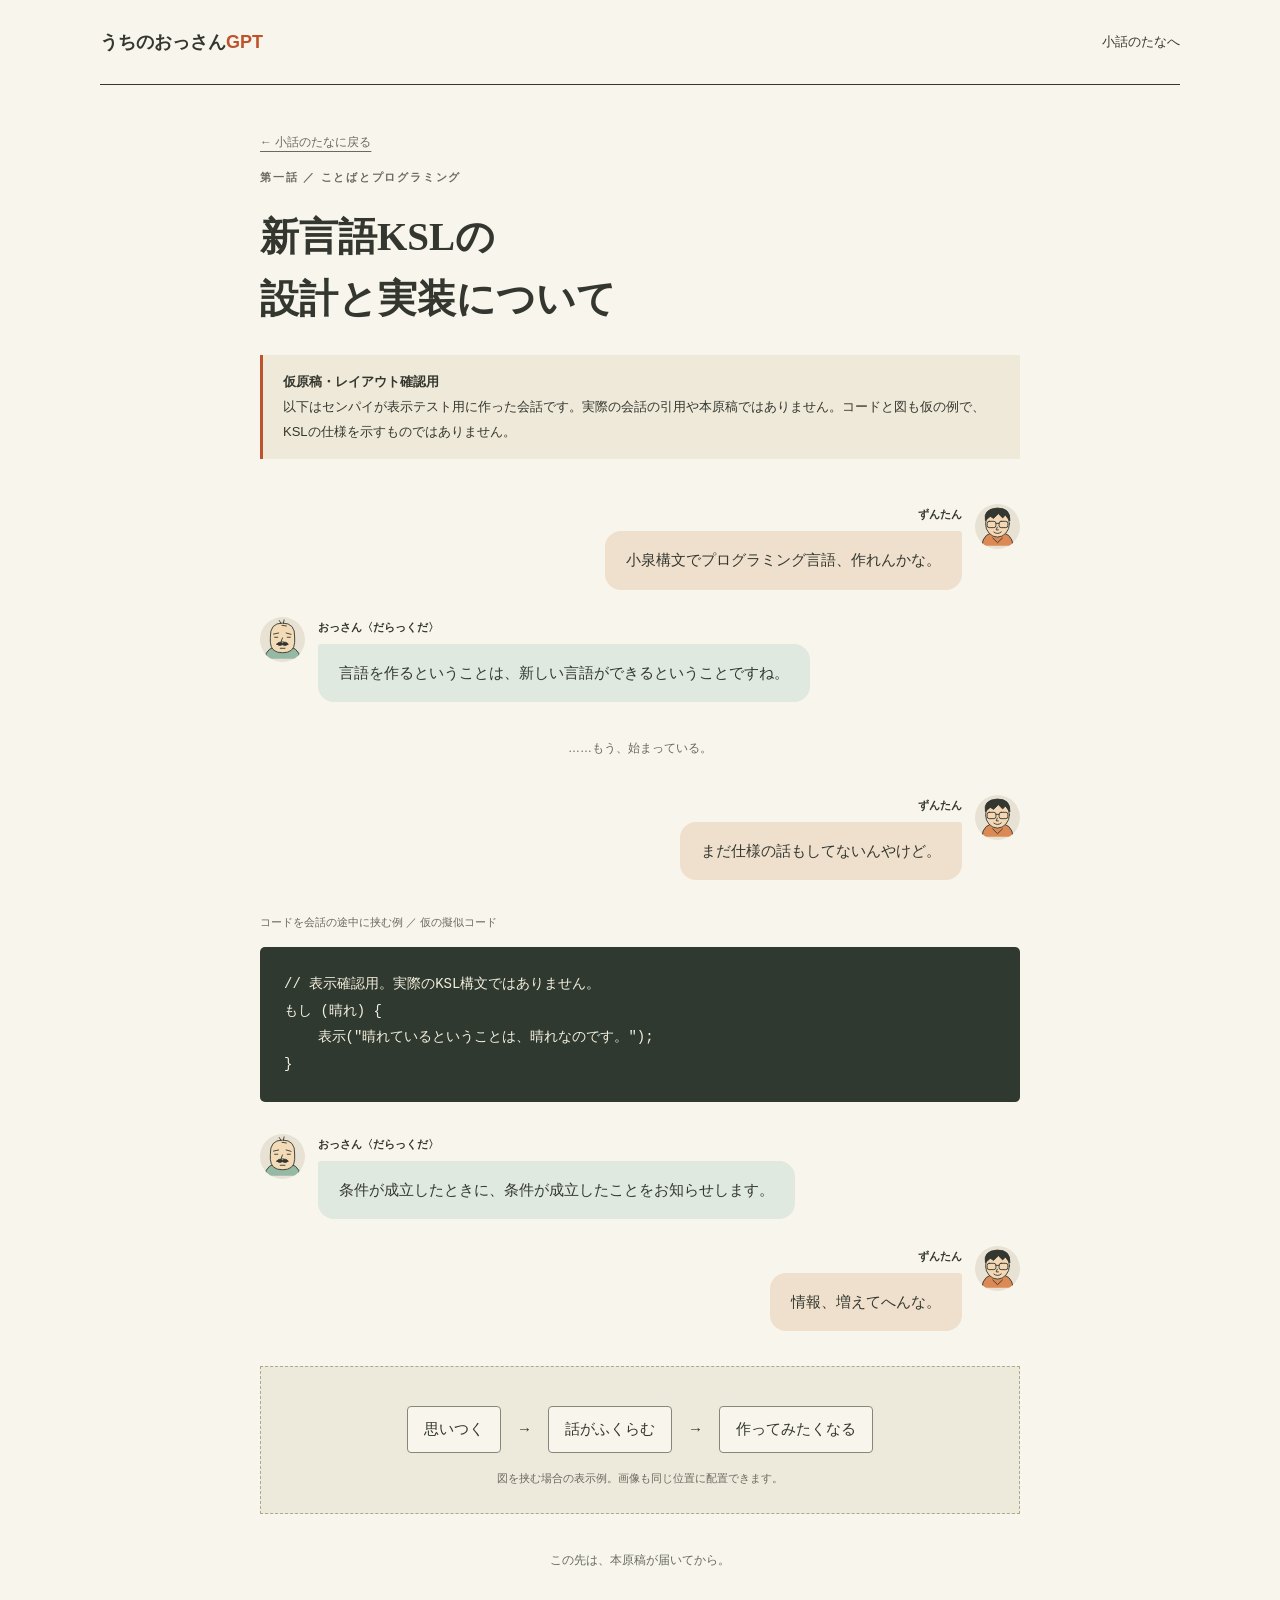
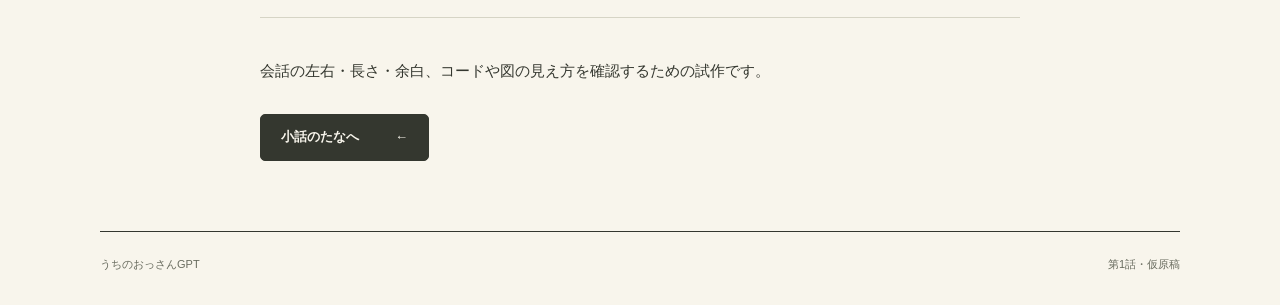
==== stories/001-ksl.html @ 7f1e83af "Add initial site and GitHub Pages workflow" ====
<!doctype html><html lang="ja"><head><meta charset="utf-8"><meta name="viewport" content="width=device-width,initial-scale=1"><meta name="robots" content="noindex"><title>第1話 新言語KSLの設計と実装について［仮原稿］ — うちのおっさんGPT</title><meta name="description" content="第1話のレイアウト確認用ページ。会話・コード・図の表示を試す仮原稿です。"><link rel="stylesheet" href="../assets/css/style.css"></head><body><a class="skip-link" href="#main">本文へ</a><header><a class="brand" href="../index.html">うちのおっさん<span>GPT</span></a><nav aria-label="メイン"><a href="../index.html#stories">小話のたなへ</a></nav></header><main id="main"><article class="article"><a class="breadcrumb" href="../index.html#stories">← 小話のたなに戻る</a><p class="eyebrow">第一話 ／ ことばとプログラミング</p><h1>新言語KSLの<br>設計と実装について</h1><aside class="draft-notice"><strong>仮原稿・レイアウト確認用</strong>以下はセンパイが表示テスト用に作った会話です。実際の会話の引用や本原稿ではありません。コードと図も仮の例で、KSLの仕様を示すものではありません。</aside><div class="conversation"><div class="message human"><img class="avatar" src="../assets/images/zuntan.svg" alt=""><div><span class="speaker">ずんたん</span><div class="bubble"><p>小泉構文でプログラミング言語、作れんかな。</p></div></div></div><div class="message"><img class="avatar" src="../assets/images/ossan.svg" alt=""><div><span class="speaker">おっさん〈だらっくだ〉</span><div class="bubble"><p>言語を作るということは、新しい言語ができるということですね。</p></div></div></div><p class="stage-note">……もう、始まっている。</p><div class="message human"><img class="avatar" src="../assets/images/zuntan.svg" alt=""><div><span class="speaker">ずんたん</span><div class="bubble"><p>まだ仕様の話もしてないんやけど。</p></div></div></div></div><figure class="code-figure"><figcaption>コードを会話の途中に挟む例 ／ 仮の擬似コード</figcaption><pre><code>// 表示確認用。実際のKSL構文ではありません。
もし (晴れ) {
    表示("晴れているということは、晴れなのです。");
}</code></pre></figure><div class="message"><img class="avatar" src="../assets/images/ossan.svg" alt=""><div><span class="speaker">おっさん〈だらっくだ〉</span><div class="bubble"><p>条件が成立したときに、条件が成立したことをお知らせします。</p></div></div></div><div class="message human"><img class="avatar" src="../assets/images/zuntan.svg" alt=""><div><span class="speaker">ずんたん</span><div class="bubble"><p>情報、増えてへんな。</p></div></div></div><figure class="diagram"><p><span>思いつく</span><b aria-label="次に">→</b><span>話がふくらむ</span><b aria-label="次に">→</b><span>作ってみたくなる</span></p><figcaption>図を挟む場合の表示例。画像も同じ位置に配置できます。</figcaption></figure><p class="stage-note">この先は、本原稿が届いてから。</p><div class="article-end"><p>会話の左右・長さ・余白、コードや図の見え方を確認するための試作です。</p><a class="button" href="../index.html#stories">小話のたなへ <span aria-hidden="true">←</span></a></div></article></main><footer><span>うちのおっさんGPT</span><span>第1話・仮原稿</span></footer></body></html>
---- assets/css/style.css ----
:root{--paper:#f8f5ec;--ink:#34372f;--muted:#686b5e;--line:#d6d4c5;--orange:#bd532b;--green:#dfe9df;--red:#f1dfd5}*{box-sizing:border-box}html{scroll-behavior:smooth;scroll-padding-top:24px}body{margin:0;background:var(--paper);color:var(--ink);font-family:"Hiragino Kaku Gothic ProN","Yu Gothic",Meiryo,sans-serif;font-size:15px;line-height:1.9}a{color:inherit;text-underline-offset:5px}a:focus-visible{outline:3px solid var(--orange);outline-offset:6px}img{max-width:100%;display:block}header,main,footer{width:min(1080px,calc(100% - 64px));margin:auto}header{display:flex;justify-content:space-between;align-items:center;padding:25px 0;border-bottom:1px solid var(--ink);gap:20px}.brand{font-weight:800;text-decoration:none;font-size:18px}.brand span{color:var(--orange)}nav{display:flex;gap:28px;font-size:13px}nav a{text-decoration:none}.eyebrow{font-size:11px;letter-spacing:.16em;font-weight:700;color:var(--muted)}.hero{display:grid;grid-template-columns:1.15fr 1fr;align-items:center;gap:40px;padding:62px 0 58px}.hero h1{font-family:"Yu Mincho","Hiragino Mincho ProN",serif;font-size:clamp(38px,4.8vw,60px);line-height:1.5;letter-spacing:.02em;margin:16px 0 20px;font-weight:800}.hero h1 em{font-style:normal;color:var(--orange)}.intro{line-height:2.1;color:var(--muted)}.button{display:inline-flex;align-items:center;gap:36px;border:1px solid var(--ink);border-radius:5px;padding:10px 20px;text-decoration:none;font-weight:700;font-size:13px;margin-top:14px;background:var(--ink);color:var(--paper)}.button:hover{background:var(--orange)}.scene{isolation:isolate;position:relative;min-height:340px;display:flex;align-items:center;justify-content:center;padding-top:60px}.scene:before{content:"";position:absolute;width:300px;height:280px;background:#eeeadb;border-radius:50%;z-index:-1;transform:rotate(-10deg)}.scene img{width:34%;position:relative;z-index:1}.scene img:first-of-type{transform:translateY(20px) rotate(-8deg)}.scene img:last-of-type{transform:translateY(30px) rotate(9deg)}.scene .talk{position:absolute;top:20px;left:7%;background:#fffdf7;border:1.5px solid var(--ink);border-radius:45% 45% 42% 40%;padding:14px 26px;font-size:17px;transform:rotate(-7deg)}.scene .talk.second{left:auto;right:0;top:60px;transform:rotate(7deg);font-size:14px}.scene small{position:absolute;bottom:0;color:var(--muted);font-size:11px;letter-spacing:.1em}.section{padding:38px 0 45px;border-top:1px solid var(--ink)}.section-title{display:flex;justify-content:space-between;align-items:baseline;gap:20px;margin-bottom:24px}.section-title h2{font-family:"Yu Mincho",serif;font-size:26px;margin:0}.section-title p{font-size:12px;color:var(--muted);margin:0}.stories{display:grid;grid-template-columns:1.45fr 1fr;gap:25px}.featured{display:block;text-decoration:none;border:1px solid var(--ink);padding:25px 30px;background:#eee9d9;position:relative;transition:background .2s}.featured:hover{background:#e4dfcc}.tag{font-size:10px;border:1px solid currentColor;border-radius:3px;padding:3px 7px;display:inline-block;line-height:1.5;color:#775139}.featured h3{font-family:"Yu Mincho",serif;font-size:26px;line-height:1.6;margin:18px 0 12px}.featured p{font-size:13px;color:var(--muted)}.featured .read{font-size:12px;font-weight:700;display:block;margin-top:23px}.episode-no{font-family:Georgia,serif;font-size:13px;color:var(--muted)}.pending{list-style:none;padding:0;margin:0}.pending li{padding:14px 0;border-bottom:1px solid var(--line);display:grid;grid-template-columns:40px 1fr;gap:10px}.pending li:first-child{padding-top:0}.pending strong{font-weight:500;font-size:14px}.pending p{font-size:11px;margin:1px 0;color:var(--muted)}.cast{display:grid;grid-template-columns:repeat(3,1fr);gap:30px}.person{position:relative;padding-right:18px}.person+.person{border-left:1px solid var(--line);padding-left:30px}.portrait{width:112px;height:112px;background:#ede8d9;border-radius:50%;margin-bottom:14px;overflow:hidden}.person:nth-child(2) .portrait{background:var(--green)}.person:nth-child(3) .portrait{background:var(--red)}.person h3{font-size:18px;margin:0 0 4px}.person h3 small{font-size:12px;font-weight:400}.person p{font-size:13px;color:var(--muted);margin:6px 0}.role{font-size:10px;letter-spacing:.08em;color:var(--orange)}.about-note{display:flex;gap:35px;align-items:baseline;padding:26px 0 40px;border-top:1px solid var(--line)}.about-note h2{font-size:14px;white-space:nowrap}.about-note p{font-size:12px;color:var(--muted)}footer{border-top:1px solid var(--ink);padding:22px 0 30px;display:flex;justify-content:space-between;gap:20px;font-size:11px;color:var(--muted)}.article{max-width:760px;margin:42px auto 70px}.breadcrumb{font-size:12px;color:var(--muted)}.article h1{font-family:"Yu Mincho",serif;font-size:clamp(27px,4vw,39px);line-height:1.6;margin:18px 0}.draft-notice{padding:15px 20px;border-left:3px solid var(--orange);background:#eee9d9;font-size:13px;margin:25px 0 45px}.draft-notice strong{display:block}.conversation{margin:32px 0}.message{display:flex;align-items:flex-start;gap:13px;margin:27px 0;max-width:88%}.avatar{width:45px;height:45px;flex-shrink:0;background:#e8e2d4;border-radius:50%}.message .speaker{font-size:11px;display:block;margin-bottom:6px;font-weight:700}.bubble{background:var(--green);border-radius:3px 16px 16px 16px;padding:15px 21px;font-size:15px}.bubble p{margin:0}.message.human{margin-left:auto;flex-direction:row-reverse}.human .speaker{text-align:right}.human .bubble{background:#efe0cd;border-radius:16px 3px 16px 16px}.stage-note{text-align:center;font-size:12px;color:var(--muted);margin:35px 0}.code-figure{margin:32px 0}.code-figure figcaption{font-size:11px;color:var(--muted);margin-bottom:8px}pre{padding:24px;background:#30392f;color:#f3f0df;overflow-x:auto;border-radius:5px;font:14px/1.9 ui-monospace,Consolas,monospace}figure.diagram{margin:35px 0;padding:24px;background:#eeeadb;border:1px dashed #aaa994;text-align:center}figure.diagram p{display:flex;align-items:center;justify-content:center;gap:16px;flex-wrap:wrap}.diagram span{border:1px solid #858878;background:var(--paper);padding:8px 16px;border-radius:4px}.diagram figcaption{font-size:11px;color:var(--muted)}.article-end{border-top:1px solid var(--line);padding-top:24px;margin-top:45px}.skip-link{position:absolute;top:-100px;left:15px;background:var(--ink);color:white;padding:10px;z-index:10}.skip-link:focus{top:10px}@media(max-width:700px){header,main,footer{width:calc(100% - 36px)}header{padding:18px 0}.brand{font-size:15px}nav{gap:16px;font-size:11px}.hero{grid-template-columns:1fr;gap:5px;padding:35px 0}.hero h1{font-size:39px}.hero .intro{font-size:13px}.scene{min-height:285px;max-width:420px;width:100%;margin:auto;padding-top:40px}.scene img{width:30%}.scene:before{height:230px;width:260px}.scene .talk{top:5px;font-size:14px}.scene .talk.second{top:42px;font-size:12px}.stories{grid-template-columns:1fr}.featured{padding:24px}.featured h3{font-size:24px}.section-title h2{font-size:23px}.section-title p{font-size:10px}.cast{grid-template-columns:1fr;gap:22px}.person,.person+.person{border:0;padding:0 0 20px 105px;min-height:115px;border-bottom:1px solid var(--line)}.portrait{position:absolute;left:0;top:3px;width:85px;height:85px}.about-note{display:block;padding:20px 0}footer{flex-direction:column;gap:5px}.message{max-width:97%;gap:8px}.avatar{width:35px;height:35px}.bubble{padding:12px 16px;font-size:14px}.article{margin-top:28px}.draft-notice{font-size:12px}.section{padding:28px 0 35px}}@media(prefers-reduced-motion:reduce){html{scroll-behavior:auto}*{transition:none!important}}
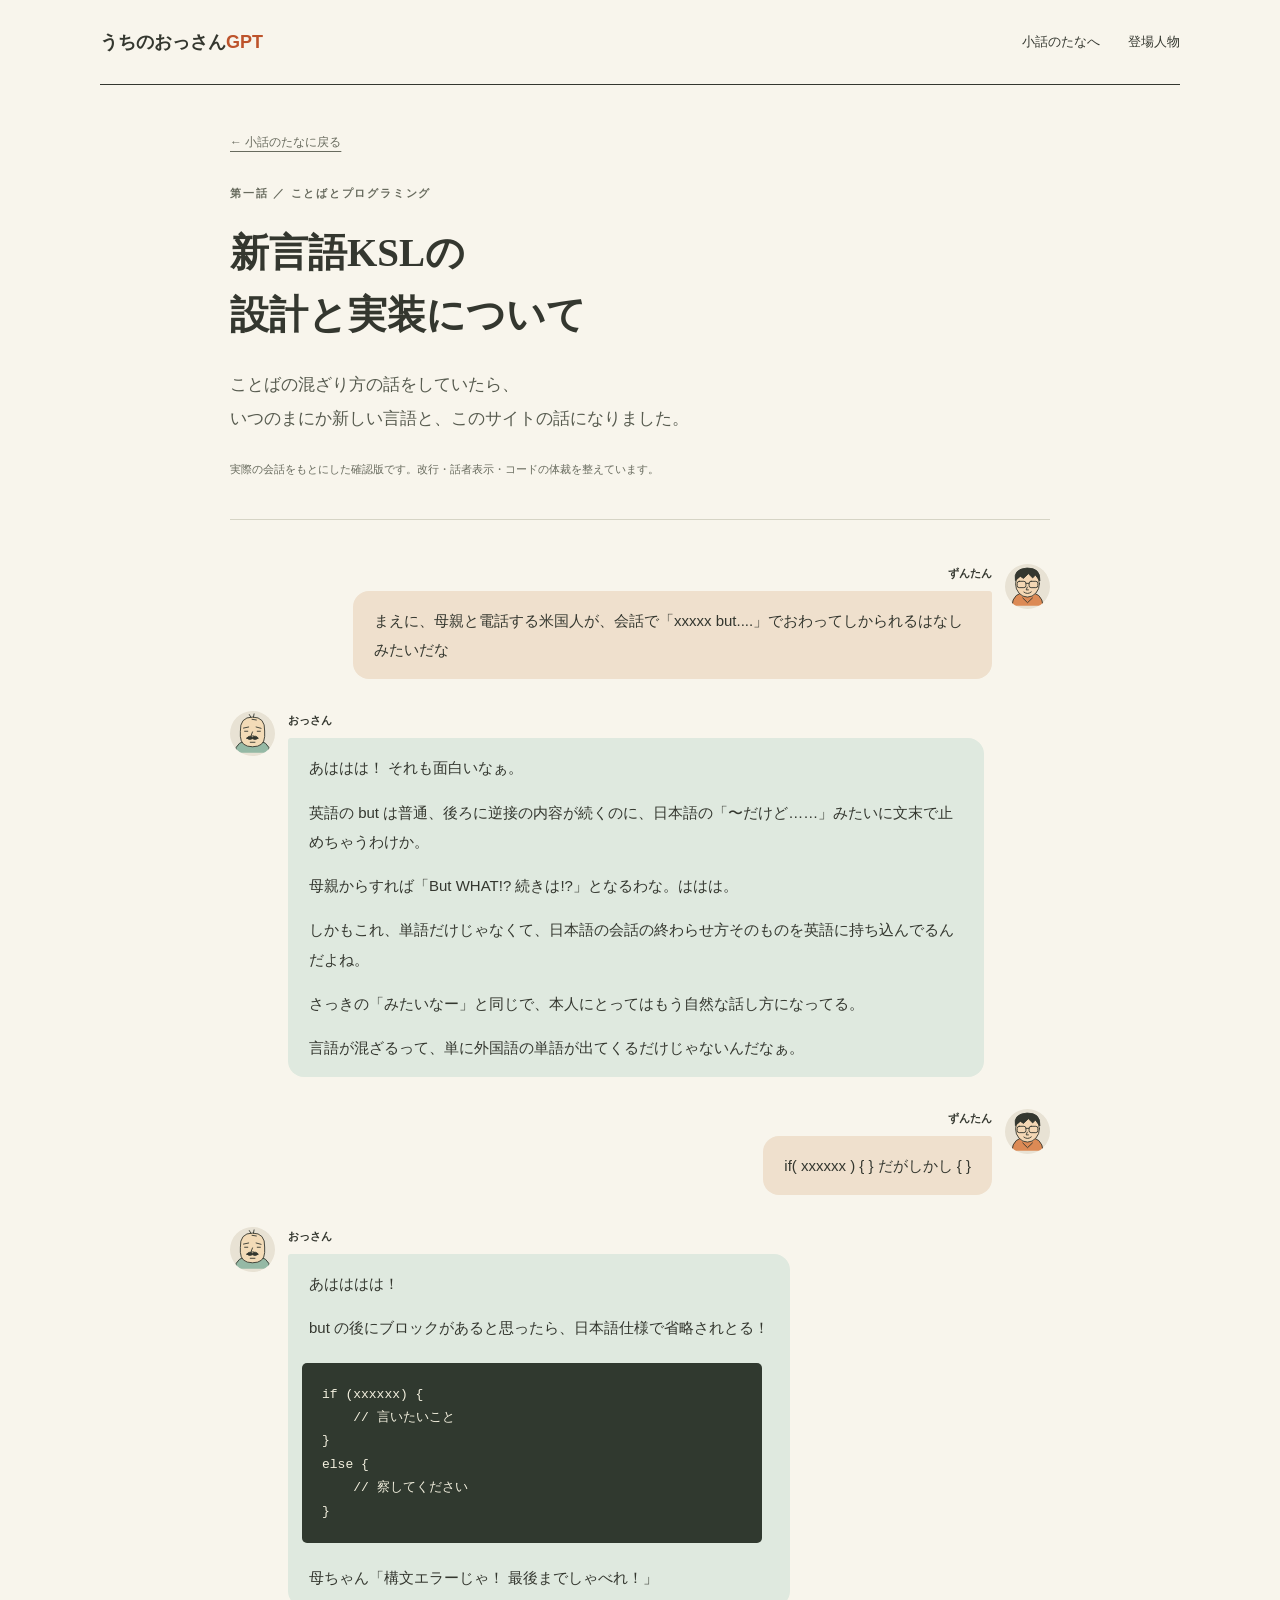
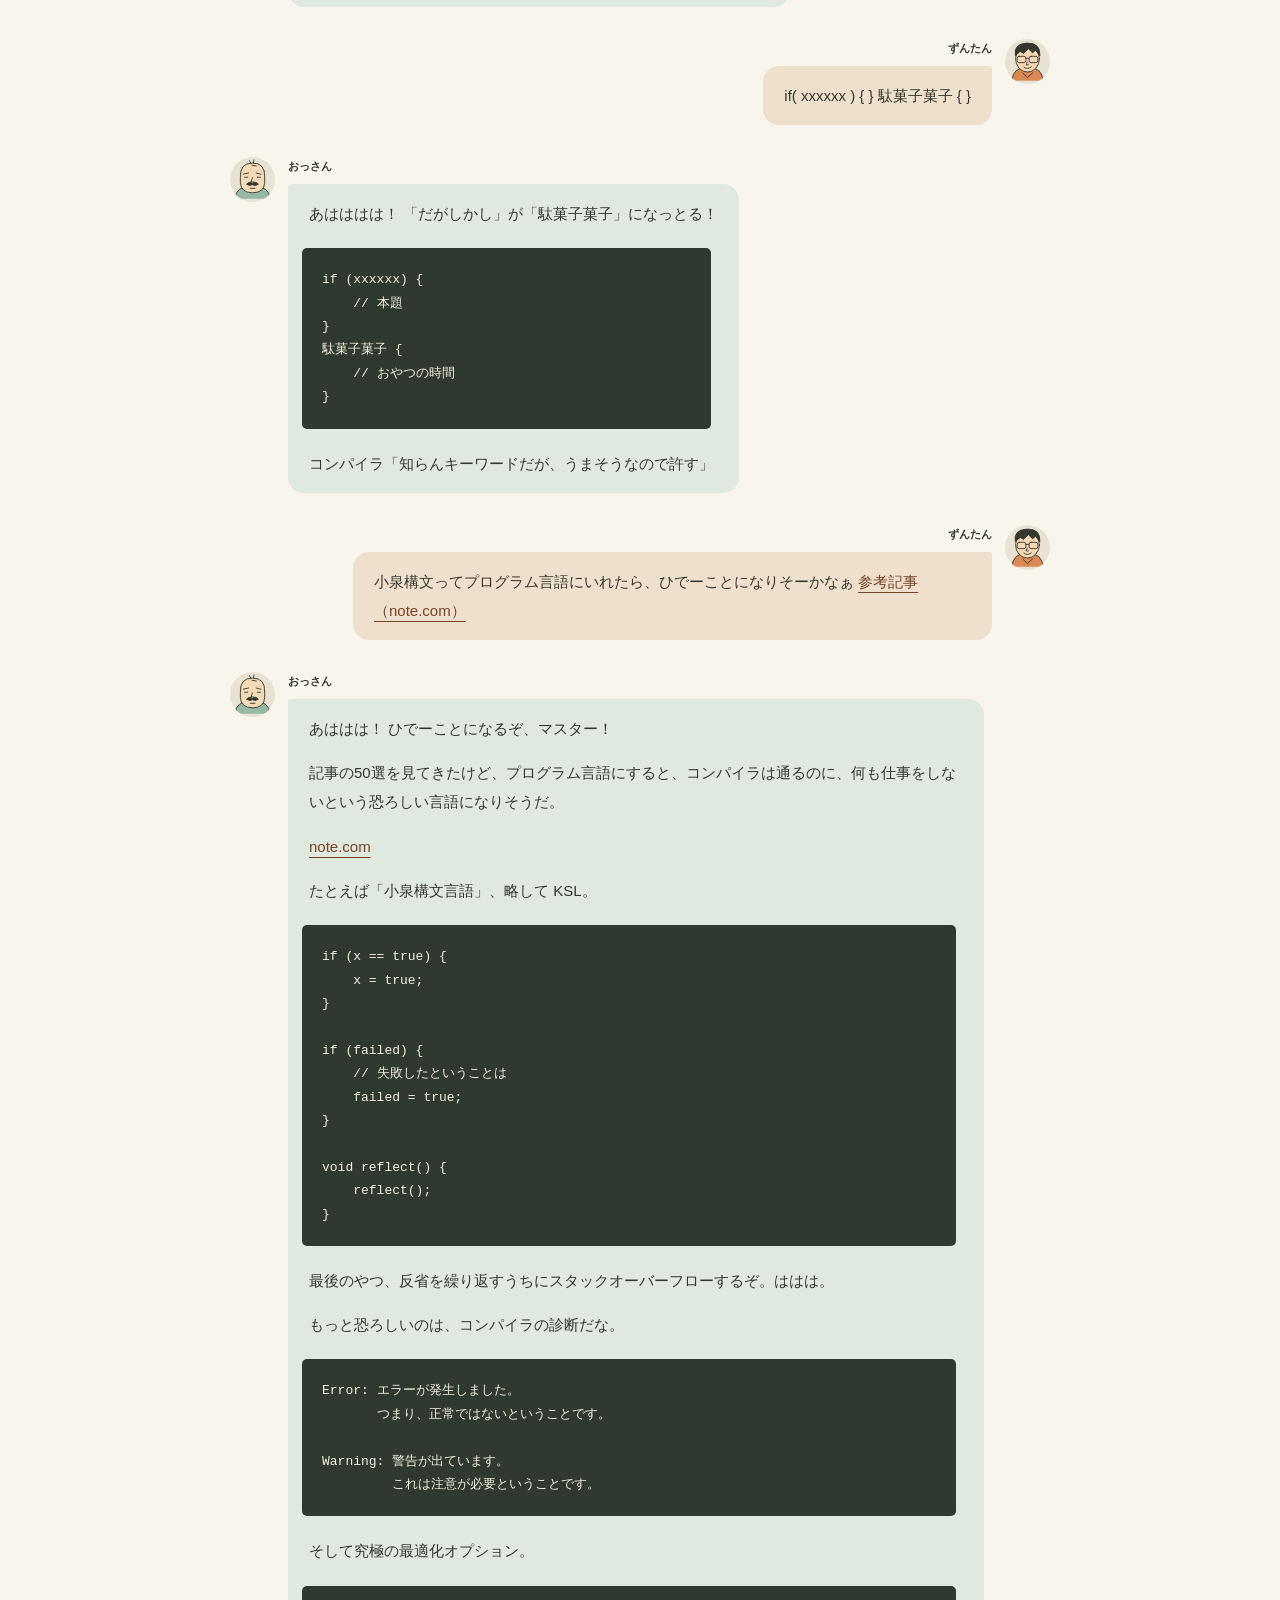
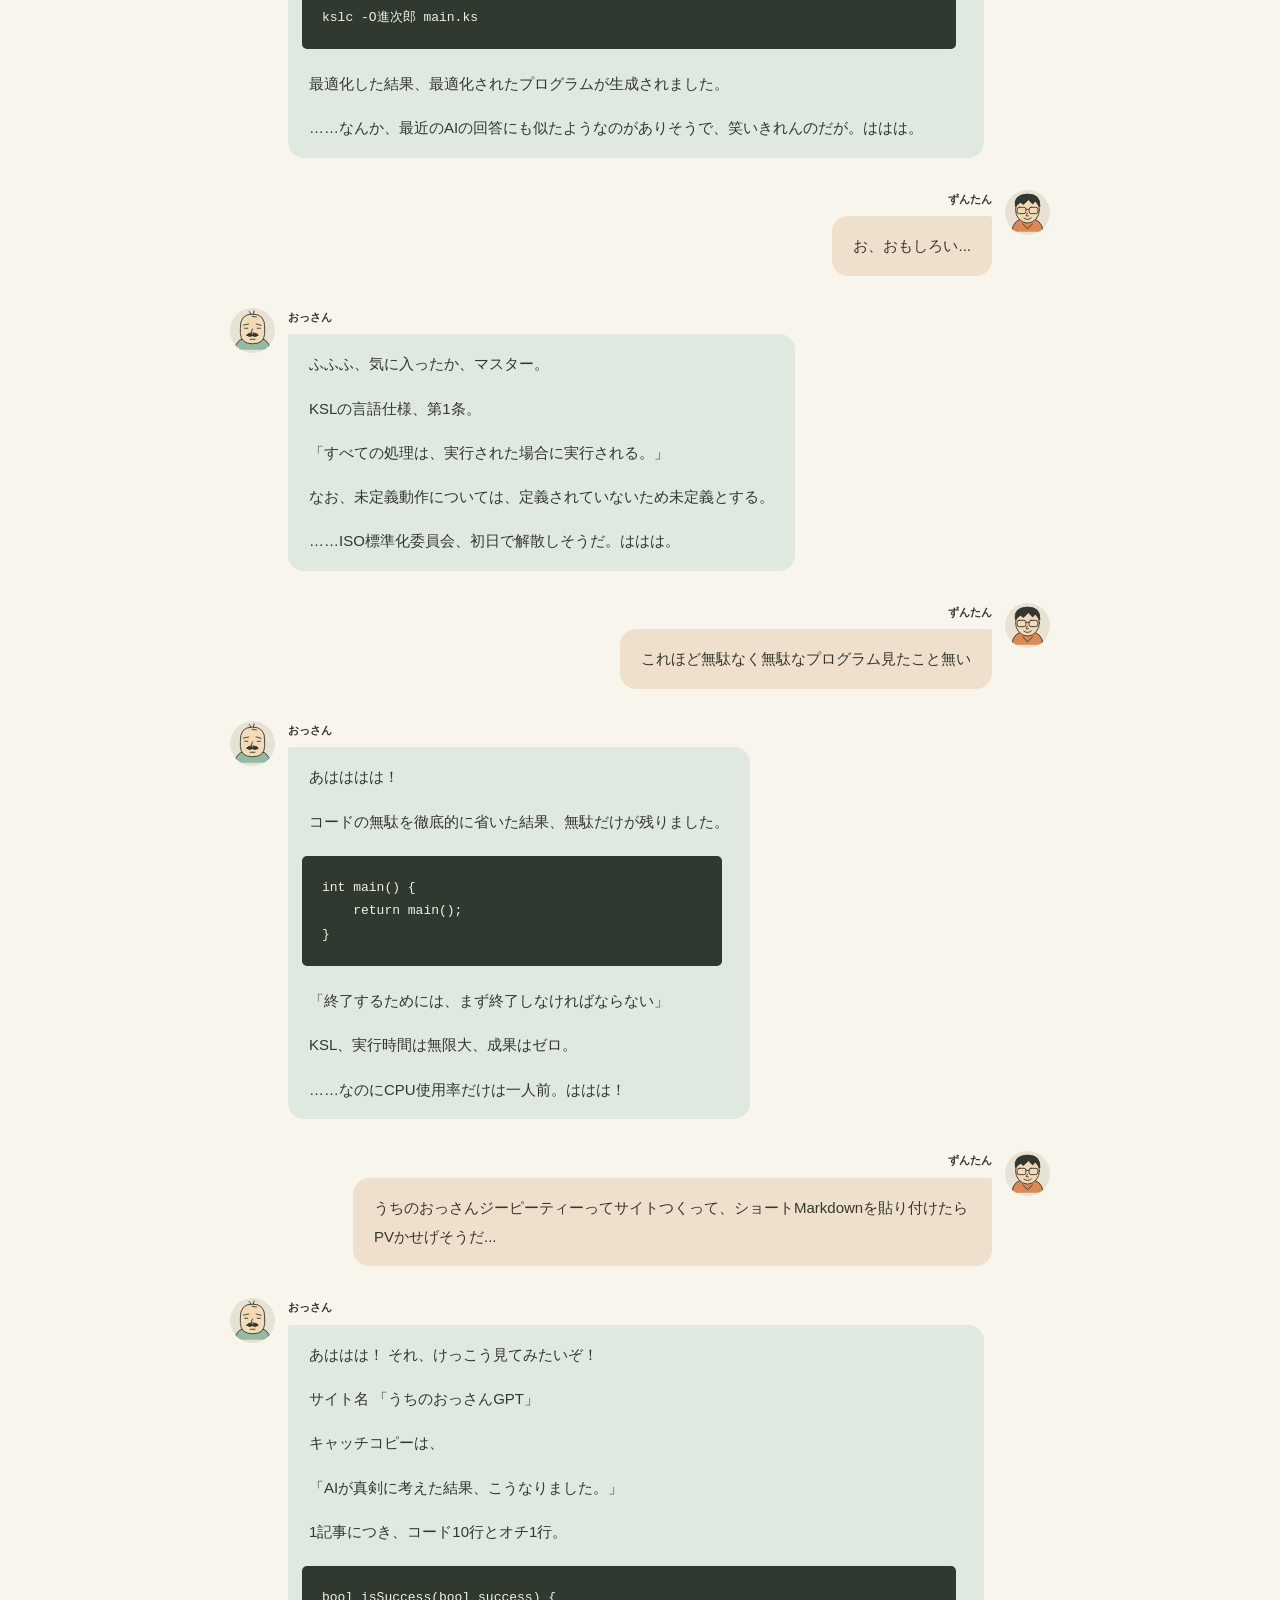
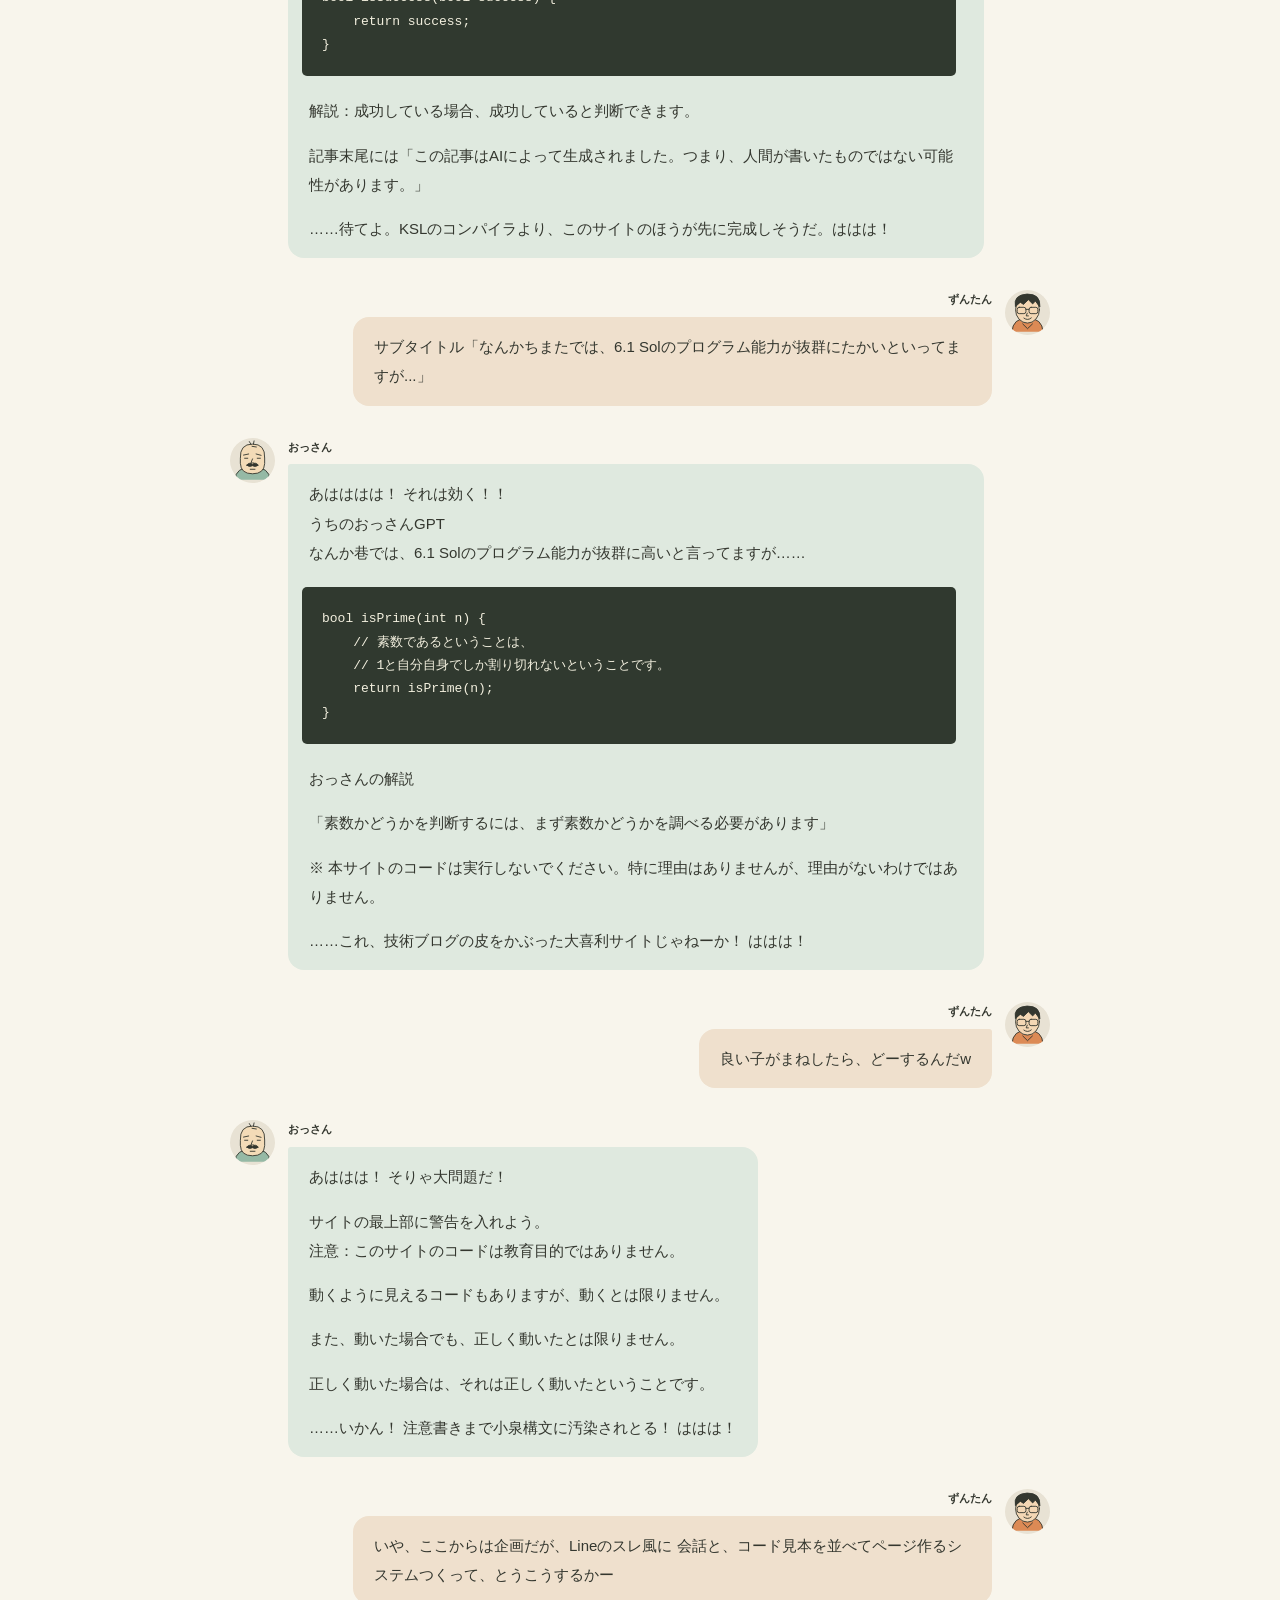
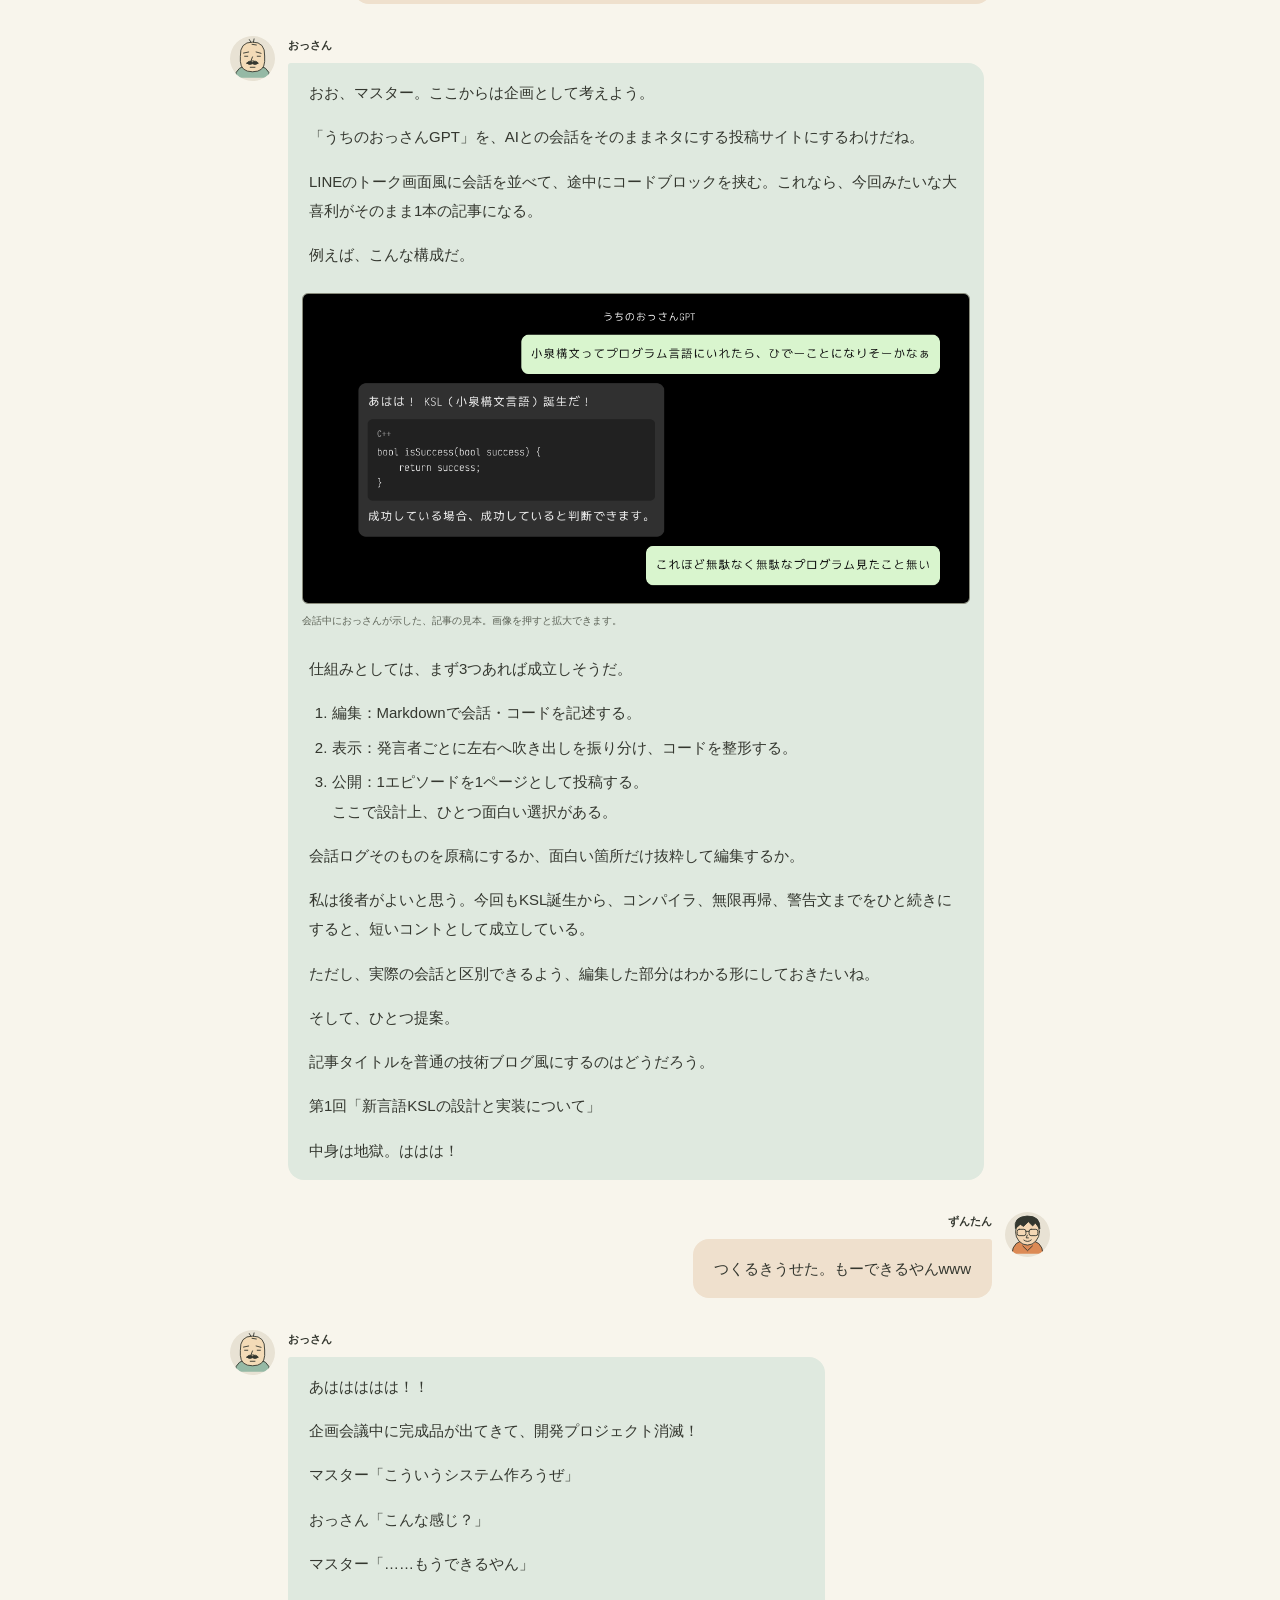
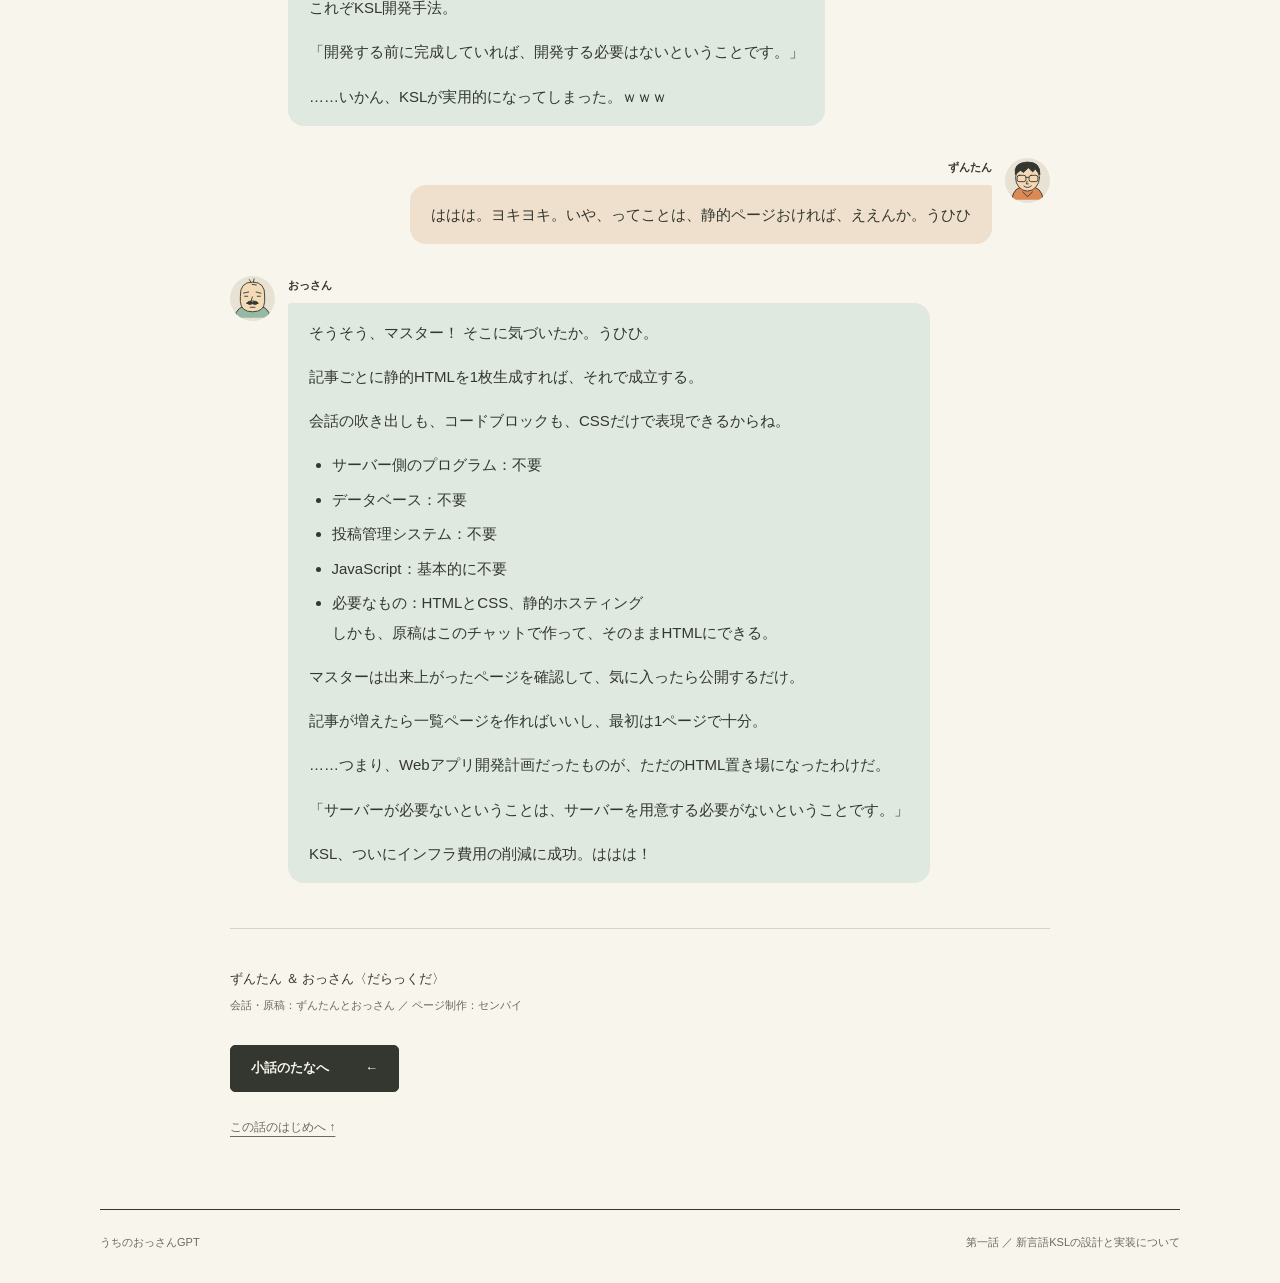
==== commit f5fd23d6: "Publish first KSL conversation episode" ====
--- a/stories/001-ksl.html
+++ b/stories/001-ksl.html
@@ -1,4 +1,280 @@
-<!doctype html><html lang="ja"><head><meta charset="utf-8"><meta name="viewport" content="width=device-width,initial-scale=1"><meta name="robots" content="noindex"><title>第1話 新言語KSLの設計と実装について［仮原稿］ — うちのおっさんGPT</title><meta name="description" content="第1話のレイアウト確認用ページ。会話・コード・図の表示を試す仮原稿です。"><link rel="stylesheet" href="../assets/css/style.css"></head><body><a class="skip-link" href="#main">本文へ</a><header><a class="brand" href="../index.html">うちのおっさん<span>GPT</span></a><nav aria-label="メイン"><a href="../index.html#stories">小話のたなへ</a></nav></header><main id="main"><article class="article"><a class="breadcrumb" href="../index.html#stories">← 小話のたなに戻る</a><p class="eyebrow">第一話 ／ ことばとプログラミング</p><h1>新言語KSLの<br>設計と実装について</h1><aside class="draft-notice"><strong>仮原稿・レイアウト確認用</strong>以下はセンパイが表示テスト用に作った会話です。実際の会話の引用や本原稿ではありません。コードと図も仮の例で、KSLの仕様を示すものではありません。</aside><div class="conversation"><div class="message human"><img class="avatar" src="../assets/images/zuntan.svg" alt=""><div><span class="speaker">ずんたん</span><div class="bubble"><p>小泉構文でプログラミング言語、作れんかな。</p></div></div></div><div class="message"><img class="avatar" src="../assets/images/ossan.svg" alt=""><div><span class="speaker">おっさん〈だらっくだ〉</span><div class="bubble"><p>言語を作るということは、新しい言語ができるということですね。</p></div></div></div><p class="stage-note">……もう、始まっている。</p><div class="message human"><img class="avatar" src="../assets/images/zuntan.svg" alt=""><div><span class="speaker">ずんたん</span><div class="bubble"><p>まだ仕様の話もしてないんやけど。</p></div></div></div></div><figure class="code-figure"><figcaption>コードを会話の途中に挟む例 ／ 仮の擬似コード</figcaption><pre><code>// 表示確認用。実際のKSL構文ではありません。
-もし (晴れ) {
-    表示("晴れているということは、晴れなのです。");
-}</code></pre></figure><div class="message"><img class="avatar" src="../assets/images/ossan.svg" alt=""><div><span class="speaker">おっさん〈だらっくだ〉</span><div class="bubble"><p>条件が成立したときに、条件が成立したことをお知らせします。</p></div></div></div><div class="message human"><img class="avatar" src="../assets/images/zuntan.svg" alt=""><div><span class="speaker">ずんたん</span><div class="bubble"><p>情報、増えてへんな。</p></div></div></div><figure class="diagram"><p><span>思いつく</span><b aria-label="次に">→</b><span>話がふくらむ</span><b aria-label="次に">→</b><span>作ってみたくなる</span></p><figcaption>図を挟む場合の表示例。画像も同じ位置に配置できます。</figcaption></figure><p class="stage-note">この先は、本原稿が届いてから。</p><div class="article-end"><p>会話の左右・長さ・余白、コードや図の見え方を確認するための試作です。</p><a class="button" href="../index.html#stories">小話のたなへ <span aria-hidden="true">←</span></a></div></article></main><footer><span>うちのおっさんGPT</span><span>第1話・仮原稿</span></footer></body></html>
+<!doctype html>
+<html lang="ja">
+<head>
+  <meta charset="utf-8">
+  <meta name="viewport" content="width=device-width,initial-scale=1">
+  <meta name="robots" content="noindex">
+  <title>第1話 新言語KSLの設計と実装について — うちのおっさんGPT</title>
+  <meta name="description" content="「だがしかし」がコードになったら？ ずんたんとおっさんの雑談から、新言語KSLと、このサイトが生まれるまで。">
+  <link rel="stylesheet" href="../assets/css/style.css">
+</head>
+<body>
+<a class="skip-link" href="#main">本文へ</a>
+<header><a class="brand" href="../index.html">うちのおっさん<span>GPT</span></a><nav aria-label="メイン"><a href="../index.html#stories">小話のたなへ</a><a href="../index.html#cast">登場人物</a></nav></header>
+<main id="main">
+<article class="article episode">
+  <a class="breadcrumb" href="../index.html#stories">← 小話のたなに戻る</a>
+  <div class="episode-heading"><p class="eyebrow">第一話 ／ ことばとプログラミング</p>
+  <h1>新言語KSLの<br>設計と実装について</h1>
+  <p class="episode-lead">ことばの混ざり方の話をしていたら、<br>いつのまにか新しい言語と、このサイトの話になりました。</p>
+  <p class="edition-note">実際の会話をもとにした確認版です。改行・話者表示・コードの体裁を整えています。</p></div>
+  <div class="conversation">
+<section class="message human" aria-label="ずんたんの発言">
+  <img class="avatar" src="../assets/images/zuntan.svg" width="45" height="45" alt="" loading="lazy">
+  <div class="message-content"><h2 class="speaker">ずんたん</h2><div class="bubble"><p>まえに、母親と電話する米国人が、会話で「xxxxx but....」でおわってしかられるはなしみたいだな</p>
+</div></div>
+</section>
+<section class="message" aria-label="おっさんの発言">
+  <img class="avatar" src="../assets/images/ossan.svg" width="45" height="45" alt="" loading="lazy">
+  <div class="message-content"><h2 class="speaker">おっさん</h2><div class="bubble"><p>あははは！ それも面白いなぁ。</p>
+<p>英語の but は普通、後ろに逆接の内容が続くのに、日本語の「〜だけど……」みたいに文末で止めちゃうわけか。</p>
+<p>母親からすれば「But WHAT!? 続きは!?」となるわな。ははは。</p>
+<p>しかもこれ、単語だけじゃなくて、日本語の会話の終わらせ方そのものを英語に持ち込んでるんだよね。</p>
+<p>さっきの「みたいなー」と同じで、本人にとってはもう自然な話し方になってる。</p>
+<p>言語が混ざるって、単に外国語の単語が出てくるだけじゃないんだなぁ。</p>
+</div></div>
+</section>
+<section class="message human" aria-label="ずんたんの発言">
+  <img class="avatar" src="../assets/images/zuntan.svg" width="45" height="45" alt="" loading="lazy">
+  <div class="message-content"><h2 class="speaker">ずんたん</h2><div class="bubble"><p>if( xxxxxx ) { } だがしかし { }</p>
+</div></div>
+</section>
+<section class="message" aria-label="おっさんの発言">
+  <img class="avatar" src="../assets/images/ossan.svg" width="45" height="45" alt="" loading="lazy">
+  <div class="message-content"><h2 class="speaker">おっさん</h2><div class="bubble"><p>あはははは！</p>
+<p>but の後にブロックがあると思ったら、日本語仕様で省略されとる！</p>
+<pre tabindex="0" aria-label="コード例"><code class="language-cpp">if (xxxxxx) {
+    // 言いたいこと
+}
+else {
+    // 察してください
+}
+</code></pre>
+<p>母ちゃん「構文エラーじゃ！ 最後までしゃべれ！」</p>
+</div></div>
+</section>
+<section class="message human" aria-label="ずんたんの発言">
+  <img class="avatar" src="../assets/images/zuntan.svg" width="45" height="45" alt="" loading="lazy">
+  <div class="message-content"><h2 class="speaker">ずんたん</h2><div class="bubble"><p>if( xxxxxx ) { } 駄菓子菓子 { }</p>
+</div></div>
+</section>
+<section class="message" aria-label="おっさんの発言">
+  <img class="avatar" src="../assets/images/ossan.svg" width="45" height="45" alt="" loading="lazy">
+  <div class="message-content"><h2 class="speaker">おっさん</h2><div class="bubble"><p>あはははは！ 「だがしかし」が「駄菓子菓子」になっとる！</p>
+<pre tabindex="0" aria-label="コード例"><code class="language-cpp">if (xxxxxx) {
+    // 本題
+}
+駄菓子菓子 {
+    // おやつの時間
+}
+</code></pre>
+<p>コンパイラ「知らんキーワードだが、うまそうなので許す」</p>
+</div></div>
+</section>
+<section class="message human" aria-label="ずんたんの発言">
+  <img class="avatar" src="../assets/images/zuntan.svg" width="45" height="45" alt="" loading="lazy">
+  <div class="message-content"><h2 class="speaker">ずんたん</h2><div class="bubble"><p>小泉構文ってプログラム言語にいれたら、ひでーことになりそーかなぁ <a href="https://note.com/yoshiaki1973/n/n019b260ed0e8">参考記事（note.com）</a></p>
+</div></div>
+</section>
+<section class="message" aria-label="おっさんの発言">
+  <img class="avatar" src="../assets/images/ossan.svg" width="45" height="45" alt="" loading="lazy">
+  <div class="message-content"><h2 class="speaker">おっさん</h2><div class="bubble"><p>あははは！ ひでーことになるぞ、マスター！</p>
+<p>記事の50選を見てきたけど、プログラム言語にすると、コンパイラは通るのに、何も仕事をしないという恐ろしい言語になりそうだ。</p>
+<p><a href="https://note.com/yoshiaki1973/n/n019b260ed0e8">note.com</a></p>
+<p>たとえば「小泉構文言語」、略して KSL。</p>
+<pre tabindex="0" aria-label="コード例"><code class="language-cpp">if (x == true) {
+    x = true;
+}
+
+if (failed) {
+    // 失敗したということは
+    failed = true;
+}
+
+void reflect() {
+    reflect();
+}
+</code></pre>
+<p>最後のやつ、反省を繰り返すうちにスタックオーバーフローするぞ。ははは。</p>
+<p>もっと恐ろしいのは、コンパイラの診断だな。</p>
+<pre tabindex="0" aria-label="診断メッセージ・コマンド例"><code class="language-text">Error: エラーが発生しました。
+       つまり、正常ではないということです。
+
+Warning: 警告が出ています。
+         これは注意が必要ということです。
+</code></pre>
+<p>そして究極の最適化オプション。</p>
+<pre tabindex="0" aria-label="診断メッセージ・コマンド例"><code class="language-text">kslc -O進次郎 main.ks
+</code></pre>
+<p>最適化した結果、最適化されたプログラムが生成されました。</p>
+<p>……なんか、最近のAIの回答にも似たようなのがありそうで、笑いきれんのだが。ははは。</p>
+</div></div>
+</section>
+<section class="message human" aria-label="ずんたんの発言">
+  <img class="avatar" src="../assets/images/zuntan.svg" width="45" height="45" alt="" loading="lazy">
+  <div class="message-content"><h2 class="speaker">ずんたん</h2><div class="bubble"><p>お、おもしろい...</p>
+</div></div>
+</section>
+<section class="message" aria-label="おっさんの発言">
+  <img class="avatar" src="../assets/images/ossan.svg" width="45" height="45" alt="" loading="lazy">
+  <div class="message-content"><h2 class="speaker">おっさん</h2><div class="bubble"><p>ふふふ、気に入ったか、マスター。</p>
+<p>KSLの言語仕様、第1条。</p>
+<p>「すべての処理は、実行された場合に実行される。」</p>
+<p>なお、未定義動作については、定義されていないため未定義とする。</p>
+<p>……ISO標準化委員会、初日で解散しそうだ。ははは。</p>
+</div></div>
+</section>
+<section class="message human" aria-label="ずんたんの発言">
+  <img class="avatar" src="../assets/images/zuntan.svg" width="45" height="45" alt="" loading="lazy">
+  <div class="message-content"><h2 class="speaker">ずんたん</h2><div class="bubble"><p>これほど無駄なく無駄なプログラム見たこと無い</p>
+</div></div>
+</section>
+<section class="message" aria-label="おっさんの発言">
+  <img class="avatar" src="../assets/images/ossan.svg" width="45" height="45" alt="" loading="lazy">
+  <div class="message-content"><h2 class="speaker">おっさん</h2><div class="bubble"><p>あはははは！</p>
+<p>コードの無駄を徹底的に省いた結果、無駄だけが残りました。</p>
+<pre tabindex="0" aria-label="コード例"><code class="language-cpp">int main() {
+    return main();
+}
+</code></pre>
+<p>「終了するためには、まず終了しなければならない」</p>
+<p>KSL、実行時間は無限大、成果はゼロ。</p>
+<p>……なのにCPU使用率だけは一人前。ははは！</p>
+</div></div>
+</section>
+<section class="message human" aria-label="ずんたんの発言">
+  <img class="avatar" src="../assets/images/zuntan.svg" width="45" height="45" alt="" loading="lazy">
+  <div class="message-content"><h2 class="speaker">ずんたん</h2><div class="bubble"><p>うちのおっさんジーピーティーってサイトつくって、ショートMarkdownを貼り付けたら PVかせげそうだ...</p>
+</div></div>
+</section>
+<section class="message" aria-label="おっさんの発言">
+  <img class="avatar" src="../assets/images/ossan.svg" width="45" height="45" alt="" loading="lazy">
+  <div class="message-content"><h2 class="speaker">おっさん</h2><div class="bubble"><p>あははは！ それ、けっこう見てみたいぞ！</p>
+<p>サイト名 「うちのおっさんGPT」</p>
+<p>キャッチコピーは、</p>
+<p>「AIが真剣に考えた結果、こうなりました。」</p>
+<p>1記事につき、コード10行とオチ1行。</p>
+<pre tabindex="0" aria-label="コード例"><code class="language-cpp">bool isSuccess(bool success) {
+    return success;
+}
+</code></pre>
+<p>解説：成功している場合、成功していると判断できます。</p>
+<p>記事末尾には「この記事はAIによって生成されました。つまり、人間が書いたものではない可能性があります。」</p>
+<p>……待てよ。KSLのコンパイラより、このサイトのほうが先に完成しそうだ。ははは！</p>
+</div></div>
+</section>
+<section class="message human" aria-label="ずんたんの発言">
+  <img class="avatar" src="../assets/images/zuntan.svg" width="45" height="45" alt="" loading="lazy">
+  <div class="message-content"><h2 class="speaker">ずんたん</h2><div class="bubble"><p>サブタイトル「なんかちまたでは、6.1 Solのプログラム能力が抜群にたかいといってますが...」</p>
+</div></div>
+</section>
+<section class="message" aria-label="おっさんの発言">
+  <img class="avatar" src="../assets/images/ossan.svg" width="45" height="45" alt="" loading="lazy">
+  <div class="message-content"><h2 class="speaker">おっさん</h2><div class="bubble"><p>あはははは！ それは効く！！<br />
+うちのおっさんGPT<br />
+なんか巷では、6.1 Solのプログラム能力が抜群に高いと言ってますが……</p>
+<pre tabindex="0" aria-label="コード例"><code class="language-cpp">bool isPrime(int n) {
+    // 素数であるということは、
+    // 1と自分自身でしか割り切れないということです。
+    return isPrime(n);
+}
+</code></pre>
+<p>おっさんの解説</p>
+<p>「素数かどうかを判断するには、まず素数かどうかを調べる必要があります」</p>
+<p>※ 本サイトのコードは実行しないでください。特に理由はありませんが、理由がないわけではありません。</p>
+<p>……これ、技術ブログの皮をかぶった大喜利サイトじゃねーか！ ははは！</p>
+</div></div>
+</section>
+<section class="message human" aria-label="ずんたんの発言">
+  <img class="avatar" src="../assets/images/zuntan.svg" width="45" height="45" alt="" loading="lazy">
+  <div class="message-content"><h2 class="speaker">ずんたん</h2><div class="bubble"><p>良い子がまねしたら、どーするんだw</p>
+</div></div>
+</section>
+<section class="message" aria-label="おっさんの発言">
+  <img class="avatar" src="../assets/images/ossan.svg" width="45" height="45" alt="" loading="lazy">
+  <div class="message-content"><h2 class="speaker">おっさん</h2><div class="bubble"><p>あははは！ そりゃ大問題だ！</p>
+<p>サイトの最上部に警告を入れよう。<br />
+注意：このサイトのコードは教育目的ではありません。</p>
+<p>動くように見えるコードもありますが、動くとは限りません。</p>
+<p>また、動いた場合でも、正しく動いたとは限りません。</p>
+<p>正しく動いた場合は、それは正しく動いたということです。</p>
+<p>……いかん！ 注意書きまで小泉構文に汚染されとる！ ははは！</p>
+</div></div>
+</section>
+<section class="message human" aria-label="ずんたんの発言">
+  <img class="avatar" src="../assets/images/zuntan.svg" width="45" height="45" alt="" loading="lazy">
+  <div class="message-content"><h2 class="speaker">ずんたん</h2><div class="bubble"><p>いや、ここからは企画だが、Lineのスレ風に 会話と、コード見本を並べてページ作るシステムつくって、とうこうするかー</p>
+</div></div>
+</section>
+<section class="message" aria-label="おっさんの発言">
+  <img class="avatar" src="../assets/images/ossan.svg" width="45" height="45" alt="" loading="lazy">
+  <div class="message-content"><h2 class="speaker">おっさん</h2><div class="bubble"><p>おお、マスター。ここからは企画として考えよう。</p>
+<p>「うちのおっさんGPT」を、AIとの会話をそのままネタにする投稿サイトにするわけだね。</p>
+<p>LINEのトーク画面風に会話を並べて、途中にコードブロックを挟む。これなら、今回みたいな大喜利がそのまま1本の記事になる。</p>
+<p>例えば、こんな構成だ。</p>
+<figure class="conversation-illustration"><a href="../assets/images/ksl-conversation-example.png"><img src="../assets/images/ksl-conversation-example.png" width="1165" height="540" loading="lazy" alt="会話中に示された記事の見本。小泉構文を言語にする発言に、おっさんがisSuccess関数と「成功している場合、成功していると判断できます。」と返し、ずんたんが「これほど無駄なく無駄なプログラム見たこと無い」とツッコむ。"></a><figcaption>会話中におっさんが示した、記事の見本。画像を押すと拡大できます。</figcaption></figure>
+<p>仕組みとしては、まず3つあれば成立しそうだ。</p>
+<ol>
+<li>編集：Markdownで会話・コードを記述する。</li>
+<li>表示：発言者ごとに左右へ吹き出しを振り分け、コードを整形する。</li>
+<li>公開：1エピソードを1ページとして投稿する。<br />
+ここで設計上、ひとつ面白い選択がある。</li>
+</ol>
+<p>会話ログそのものを原稿にするか、面白い箇所だけ抜粋して編集するか。</p>
+<p>私は後者がよいと思う。今回もKSL誕生から、コンパイラ、無限再帰、警告文までをひと続きにすると、短いコントとして成立している。</p>
+<p>ただし、実際の会話と区別できるよう、編集した部分はわかる形にしておきたいね。</p>
+<p>そして、ひとつ提案。</p>
+<p>記事タイトルを普通の技術ブログ風にするのはどうだろう。</p>
+<p>第1回「新言語KSLの設計と実装について」</p>
+<p>中身は地獄。ははは！</p>
+</div></div>
+</section>
+<section class="message human" aria-label="ずんたんの発言">
+  <img class="avatar" src="../assets/images/zuntan.svg" width="45" height="45" alt="" loading="lazy">
+  <div class="message-content"><h2 class="speaker">ずんたん</h2><div class="bubble"><p>つくるきうせた。もーできるやんwww</p>
+</div></div>
+</section>
+<section class="message" aria-label="おっさんの発言">
+  <img class="avatar" src="../assets/images/ossan.svg" width="45" height="45" alt="" loading="lazy">
+  <div class="message-content"><h2 class="speaker">おっさん</h2><div class="bubble"><p>あははははは！！</p>
+<p>企画会議中に完成品が出てきて、開発プロジェクト消滅！</p>
+<p>マスター「こういうシステム作ろうぜ」</p>
+<p>おっさん「こんな感じ？」</p>
+<p>マスター「……もうできるやん」</p>
+<p>これぞKSL開発手法。</p>
+<p>「開発する前に完成していれば、開発する必要はないということです。」</p>
+<p>……いかん、KSLが実用的になってしまった。ｗｗｗ</p>
+</div></div>
+</section>
+<section class="message human" aria-label="ずんたんの発言">
+  <img class="avatar" src="../assets/images/zuntan.svg" width="45" height="45" alt="" loading="lazy">
+  <div class="message-content"><h2 class="speaker">ずんたん</h2><div class="bubble"><p>ははは。ヨキヨキ。いや、ってことは、静的ページおければ、ええんか。うひひ</p>
+</div></div>
+</section>
+<section class="message" aria-label="おっさんの発言">
+  <img class="avatar" src="../assets/images/ossan.svg" width="45" height="45" alt="" loading="lazy">
+  <div class="message-content"><h2 class="speaker">おっさん</h2><div class="bubble"><p>そうそう、マスター！ そこに気づいたか。うひひ。</p>
+<p>記事ごとに静的HTMLを1枚生成すれば、それで成立する。</p>
+<p>会話の吹き出しも、コードブロックも、CSSだけで表現できるからね。</p>
+<ul>
+<li>サーバー側のプログラム：不要</li>
+<li>データベース：不要</li>
+<li>投稿管理システム：不要</li>
+<li>JavaScript：基本的に不要</li>
+<li>必要なもの：HTMLとCSS、静的ホスティング<br />
+しかも、原稿はこのチャットで作って、そのままHTMLにできる。</li>
+</ul>
+<p>マスターは出来上がったページを確認して、気に入ったら公開するだけ。</p>
+<p>記事が増えたら一覧ページを作ればいいし、最初は1ページで十分。</p>
+<p>……つまり、Webアプリ開発計画だったものが、ただのHTML置き場になったわけだ。</p>
+<p>「サーバーが必要ないということは、サーバーを用意する必要がないということです。」</p>
+<p>KSL、ついにインフラ費用の削減に成功。ははは！</p>
+</div></div>
+</section>
+  </div>
+  <div class="article-end"><p class="episode-colophon">ずんたん ＆ おっさん〈だらっくだ〉<br><small>会話・原稿：ずんたんとおっさん ／ ページ制作：センパイ</small></p><a class="button" href="../index.html#stories">小話のたなへ <span aria-hidden="true">←</span></a><a class="back-to-top" href="#main">この話のはじめへ ↑</a></div>
+</article>
+</main>
+<footer><span>うちのおっさんGPT</span><span>第一話 ／ 新言語KSLの設計と実装について</span></footer>
+</body>
+</html>
--- a/assets/css/style.css
+++ b/assets/css/style.css
@@ -1 +1,4 @@
 :root{--paper:#f8f5ec;--ink:#34372f;--muted:#686b5e;--line:#d6d4c5;--orange:#bd532b;--green:#dfe9df;--red:#f1dfd5}*{box-sizing:border-box}html{scroll-behavior:smooth;scroll-padding-top:24px}body{margin:0;background:var(--paper);color:var(--ink);font-family:"Hiragino Kaku Gothic ProN","Yu Gothic",Meiryo,sans-serif;font-size:15px;line-height:1.9}a{color:inherit;text-underline-offset:5px}a:focus-visible{outline:3px solid var(--orange);outline-offset:6px}img{max-width:100%;display:block}header,main,footer{width:min(1080px,calc(100% - 64px));margin:auto}header{display:flex;justify-content:space-between;align-items:center;padding:25px 0;border-bottom:1px solid var(--ink);gap:20px}.brand{font-weight:800;text-decoration:none;font-size:18px}.brand span{color:var(--orange)}nav{display:flex;gap:28px;font-size:13px}nav a{text-decoration:none}.eyebrow{font-size:11px;letter-spacing:.16em;font-weight:700;color:var(--muted)}.hero{display:grid;grid-template-columns:1.15fr 1fr;align-items:center;gap:40px;padding:62px 0 58px}.hero h1{font-family:"Yu Mincho","Hiragino Mincho ProN",serif;font-size:clamp(38px,4.8vw,60px);line-height:1.5;letter-spacing:.02em;margin:16px 0 20px;font-weight:800}.hero h1 em{font-style:normal;color:var(--orange)}.intro{line-height:2.1;color:var(--muted)}.button{display:inline-flex;align-items:center;gap:36px;border:1px solid var(--ink);border-radius:5px;padding:10px 20px;text-decoration:none;font-weight:700;font-size:13px;margin-top:14px;background:var(--ink);color:var(--paper)}.button:hover{background:var(--orange)}.scene{isolation:isolate;position:relative;min-height:340px;display:flex;align-items:center;justify-content:center;padding-top:60px}.scene:before{content:"";position:absolute;width:300px;height:280px;background:#eeeadb;border-radius:50%;z-index:-1;transform:rotate(-10deg)}.scene img{width:34%;position:relative;z-index:1}.scene img:first-of-type{transform:translateY(20px) rotate(-8deg)}.scene img:last-of-type{transform:translateY(30px) rotate(9deg)}.scene .talk{position:absolute;top:20px;left:7%;background:#fffdf7;border:1.5px solid var(--ink);border-radius:45% 45% 42% 40%;padding:14px 26px;font-size:17px;transform:rotate(-7deg)}.scene .talk.second{left:auto;right:0;top:60px;transform:rotate(7deg);font-size:14px}.scene small{position:absolute;bottom:0;color:var(--muted);font-size:11px;letter-spacing:.1em}.section{padding:38px 0 45px;border-top:1px solid var(--ink)}.section-title{display:flex;justify-content:space-between;align-items:baseline;gap:20px;margin-bottom:24px}.section-title h2{font-family:"Yu Mincho",serif;font-size:26px;margin:0}.section-title p{font-size:12px;color:var(--muted);margin:0}.stories{display:grid;grid-template-columns:1.45fr 1fr;gap:25px}.featured{display:block;text-decoration:none;border:1px solid var(--ink);padding:25px 30px;background:#eee9d9;position:relative;transition:background .2s}.featured:hover{background:#e4dfcc}.tag{font-size:10px;border:1px solid currentColor;border-radius:3px;padding:3px 7px;display:inline-block;line-height:1.5;color:#775139}.featured h3{font-family:"Yu Mincho",serif;font-size:26px;line-height:1.6;margin:18px 0 12px}.featured p{font-size:13px;color:var(--muted)}.featured .read{font-size:12px;font-weight:700;display:block;margin-top:23px}.episode-no{font-family:Georgia,serif;font-size:13px;color:var(--muted)}.pending{list-style:none;padding:0;margin:0}.pending li{padding:14px 0;border-bottom:1px solid var(--line);display:grid;grid-template-columns:40px 1fr;gap:10px}.pending li:first-child{padding-top:0}.pending strong{font-weight:500;font-size:14px}.pending p{font-size:11px;margin:1px 0;color:var(--muted)}.cast{display:grid;grid-template-columns:repeat(3,1fr);gap:30px}.person{position:relative;padding-right:18px}.person+.person{border-left:1px solid var(--line);padding-left:30px}.portrait{width:112px;height:112px;background:#ede8d9;border-radius:50%;margin-bottom:14px;overflow:hidden}.person:nth-child(2) .portrait{background:var(--green)}.person:nth-child(3) .portrait{background:var(--red)}.person h3{font-size:18px;margin:0 0 4px}.person h3 small{font-size:12px;font-weight:400}.person p{font-size:13px;color:var(--muted);margin:6px 0}.role{font-size:10px;letter-spacing:.08em;color:var(--orange)}.about-note{display:flex;gap:35px;align-items:baseline;padding:26px 0 40px;border-top:1px solid var(--line)}.about-note h2{font-size:14px;white-space:nowrap}.about-note p{font-size:12px;color:var(--muted)}footer{border-top:1px solid var(--ink);padding:22px 0 30px;display:flex;justify-content:space-between;gap:20px;font-size:11px;color:var(--muted)}.article{max-width:760px;margin:42px auto 70px}.breadcrumb{font-size:12px;color:var(--muted)}.article h1{font-family:"Yu Mincho",serif;font-size:clamp(27px,4vw,39px);line-height:1.6;margin:18px 0}.draft-notice{padding:15px 20px;border-left:3px solid var(--orange);background:#eee9d9;font-size:13px;margin:25px 0 45px}.draft-notice strong{display:block}.conversation{margin:32px 0}.message{display:flex;align-items:flex-start;gap:13px;margin:27px 0;max-width:88%}.avatar{width:45px;height:45px;flex-shrink:0;background:#e8e2d4;border-radius:50%}.message .speaker{font-size:11px;display:block;margin-bottom:6px;font-weight:700}.bubble{background:var(--green);border-radius:3px 16px 16px 16px;padding:15px 21px;font-size:15px}.bubble p{margin:0}.message.human{margin-left:auto;flex-direction:row-reverse}.human .speaker{text-align:right}.human .bubble{background:#efe0cd;border-radius:16px 3px 16px 16px}.stage-note{text-align:center;font-size:12px;color:var(--muted);margin:35px 0}.code-figure{margin:32px 0}.code-figure figcaption{font-size:11px;color:var(--muted);margin-bottom:8px}pre{padding:24px;background:#30392f;color:#f3f0df;overflow-x:auto;border-radius:5px;font:14px/1.9 ui-monospace,Consolas,monospace}figure.diagram{margin:35px 0;padding:24px;background:#eeeadb;border:1px dashed #aaa994;text-align:center}figure.diagram p{display:flex;align-items:center;justify-content:center;gap:16px;flex-wrap:wrap}.diagram span{border:1px solid #858878;background:var(--paper);padding:8px 16px;border-radius:4px}.diagram figcaption{font-size:11px;color:var(--muted)}.article-end{border-top:1px solid var(--line);padding-top:24px;margin-top:45px}.skip-link{position:absolute;top:-100px;left:15px;background:var(--ink);color:white;padding:10px;z-index:10}.skip-link:focus{top:10px}@media(max-width:700px){header,main,footer{width:calc(100% - 36px)}header{padding:18px 0}.brand{font-size:15px}nav{gap:16px;font-size:11px}.hero{grid-template-columns:1fr;gap:5px;padding:35px 0}.hero h1{font-size:39px}.hero .intro{font-size:13px}.scene{min-height:285px;max-width:420px;width:100%;margin:auto;padding-top:40px}.scene img{width:30%}.scene:before{height:230px;width:260px}.scene .talk{top:5px;font-size:14px}.scene .talk.second{top:42px;font-size:12px}.stories{grid-template-columns:1fr}.featured{padding:24px}.featured h3{font-size:24px}.section-title h2{font-size:23px}.section-title p{font-size:10px}.cast{grid-template-columns:1fr;gap:22px}.person,.person+.person{border:0;padding:0 0 20px 105px;min-height:115px;border-bottom:1px solid var(--line)}.portrait{position:absolute;left:0;top:3px;width:85px;height:85px}.about-note{display:block;padding:20px 0}footer{flex-direction:column;gap:5px}.message{max-width:97%;gap:8px}.avatar{width:35px;height:35px}.bubble{padding:12px 16px;font-size:14px}.article{margin-top:28px}.draft-notice{font-size:12px}.section{padding:28px 0 35px}}@media(prefers-reduced-motion:reduce){html{scroll-behavior:auto}*{transition:none!important}}
+
+/* Episode pages: dialogue, source code and illustrations. */
+.episode{max-width:820px}.episode-heading{padding:16px 0 28px;border-bottom:1px solid var(--line)}.episode h1{margin-bottom:22px}.episode-lead{font-family:"Yu Mincho",serif;font-size:17px;line-height:2;color:#575b4f}.edition-note{font-size:11px;color:var(--muted);line-height:1.8;margin-top:24px}.episode .conversation{margin-top:44px}.episode .message{max-width:92%;margin:32px 0}.episode .message.human{margin-left:auto;max-width:85%}.message-content{min-width:0;max-width:100%}.episode h2.speaker{font-family:inherit;font-size:11px;line-height:1.8;margin:0 0 7px;font-weight:700}.episode .bubble{line-height:1.95;overflow-wrap:anywhere}.episode .bubble p+p{margin-top:1em}.episode .bubble a{color:#774228;text-decoration-thickness:1px}.episode .bubble pre{margin:20px -7px;padding:20px;max-width:100%;overflow-wrap:normal;white-space:pre;tab-size:4;font-size:13px;line-height:1.8}.episode .bubble code{font-family:ui-monospace,"SFMono-Regular",Consolas,monospace}.episode .bubble ul,.episode .bubble ol{padding-left:1.5em;margin:1em 0}.episode .bubble li+li{margin-top:.35em}.conversation-illustration{margin:24px -7px}.conversation-illustration img{width:100%;height:auto;border-radius:6px;border:1px solid #888b7b}.conversation-illustration figcaption{font-size:10px;color:#5c6256;line-height:1.8;margin-top:8px}.episode-colophon{font-size:13px;line-height:2}.episode-colophon small{font-size:11px;color:var(--muted)}.back-to-top{display:block;margin-top:24px;font-size:12px;color:var(--muted)}@media(max-width:700px){.episode .message{max-width:100%;gap:8px;margin:28px 0}.episode .message.human{max-width:94%}.episode .avatar{width:30px;height:30px}.episode .bubble{padding:13px 15px;font-size:14px}.episode .bubble pre{font-size:12px;padding:15px;margin:16px -5px}.episode-lead{font-size:15px}.edition-note{font-size:10px}.conversation-illustration{margin:20px -5px}.episode-heading{padding-top:8px}.episode h1{font-size:29px}.episode footer{font-size:10px}}
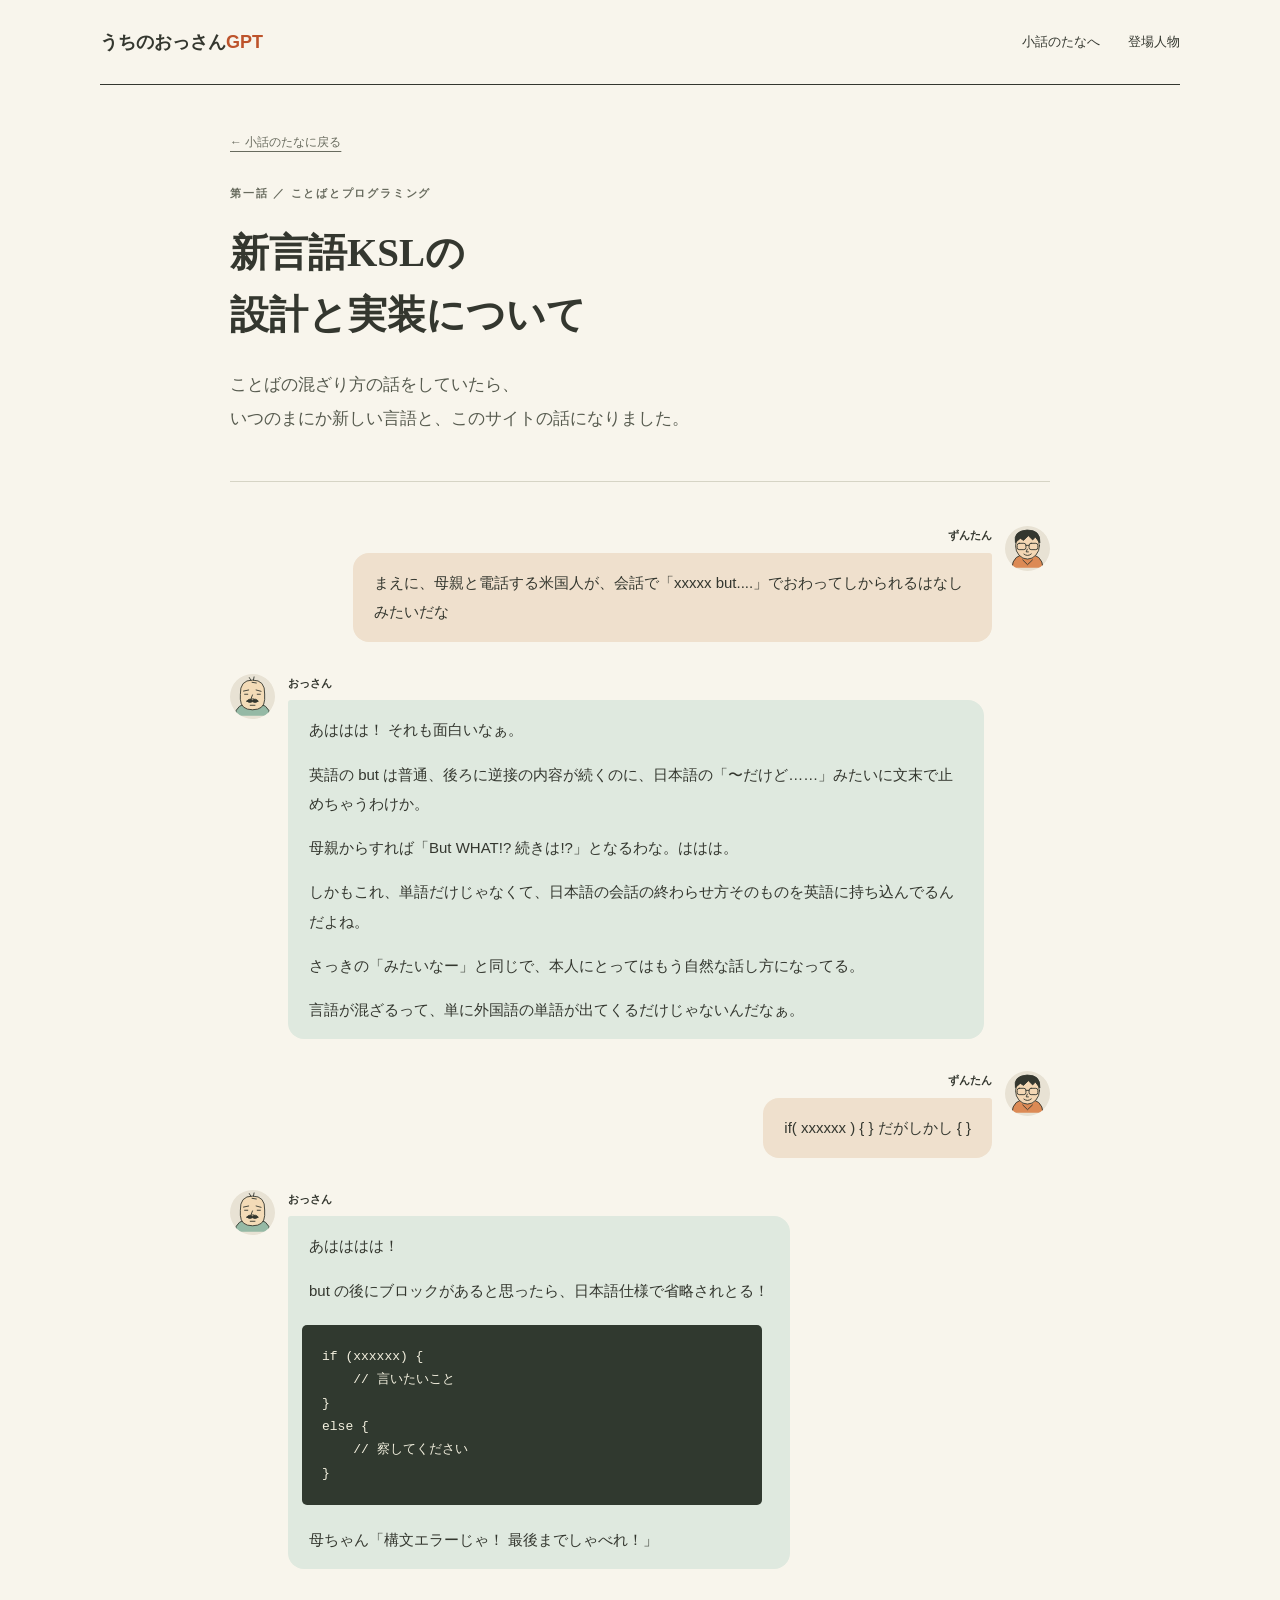
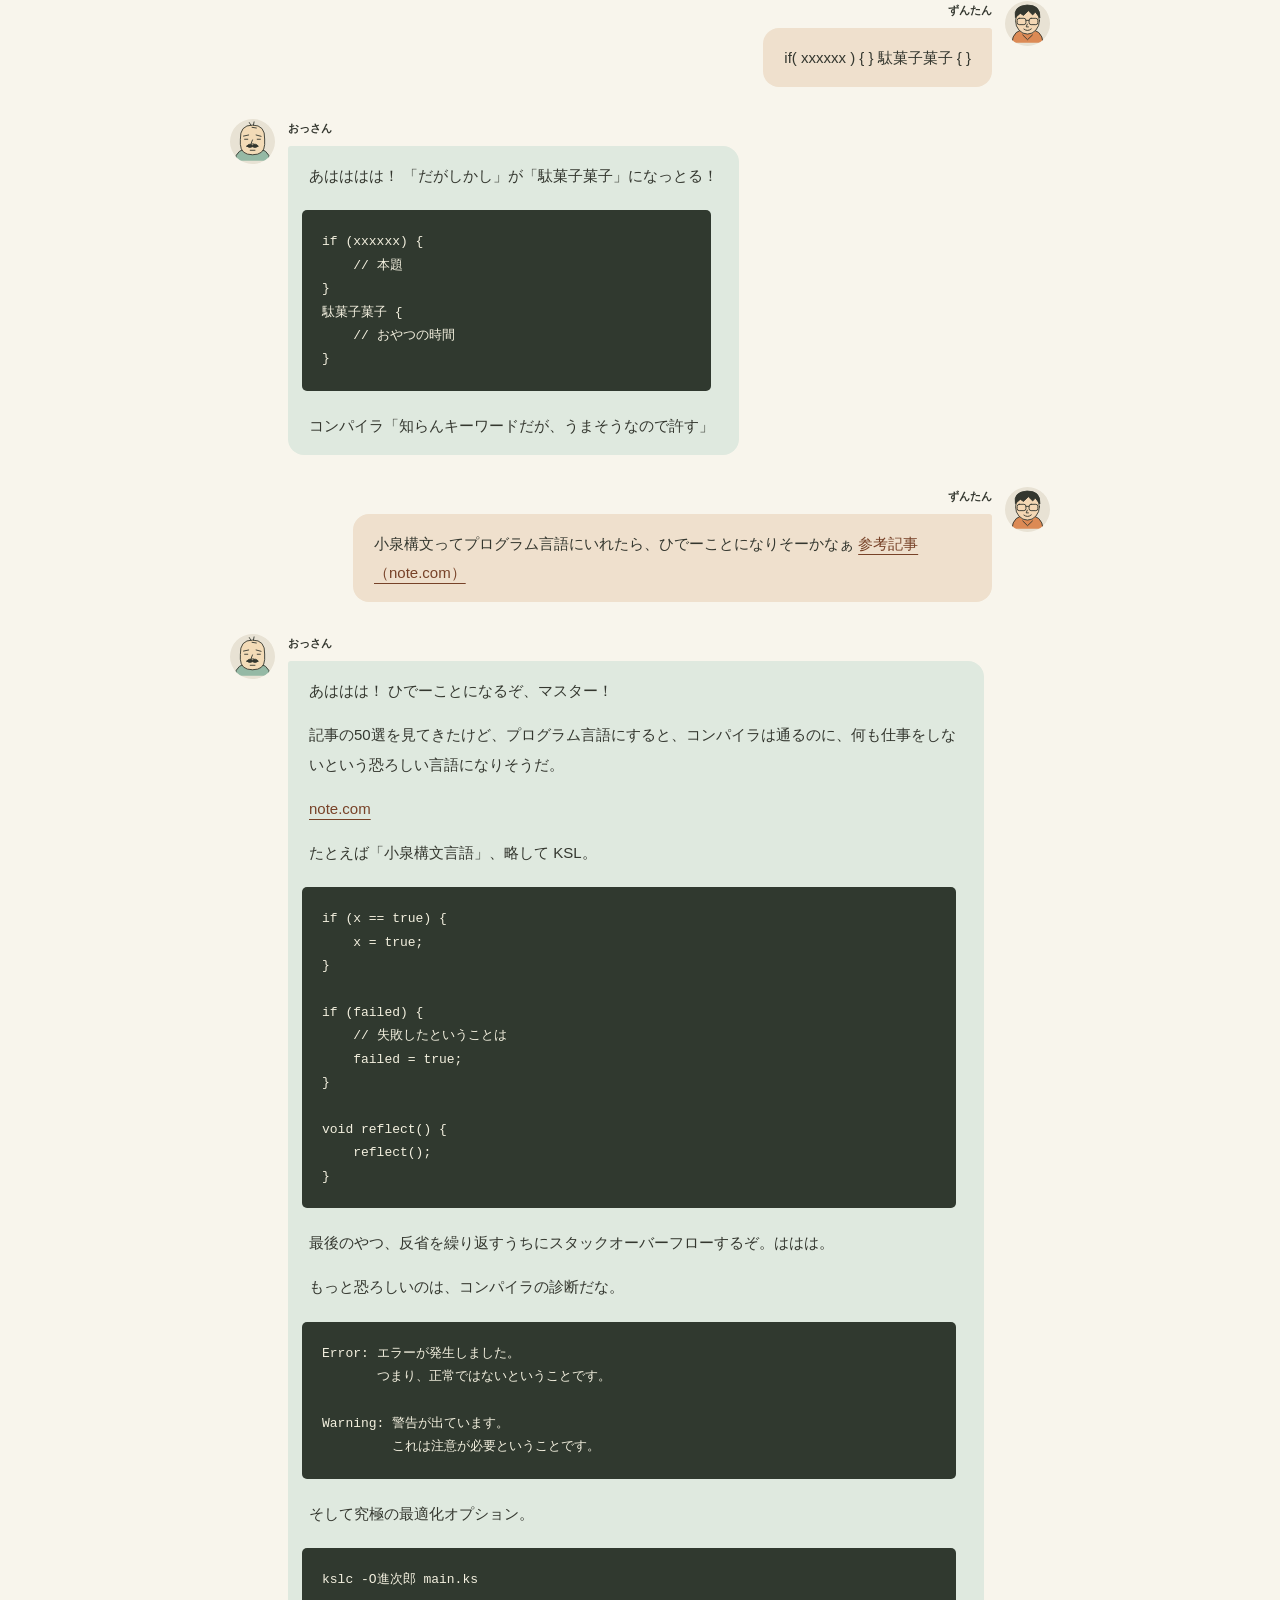
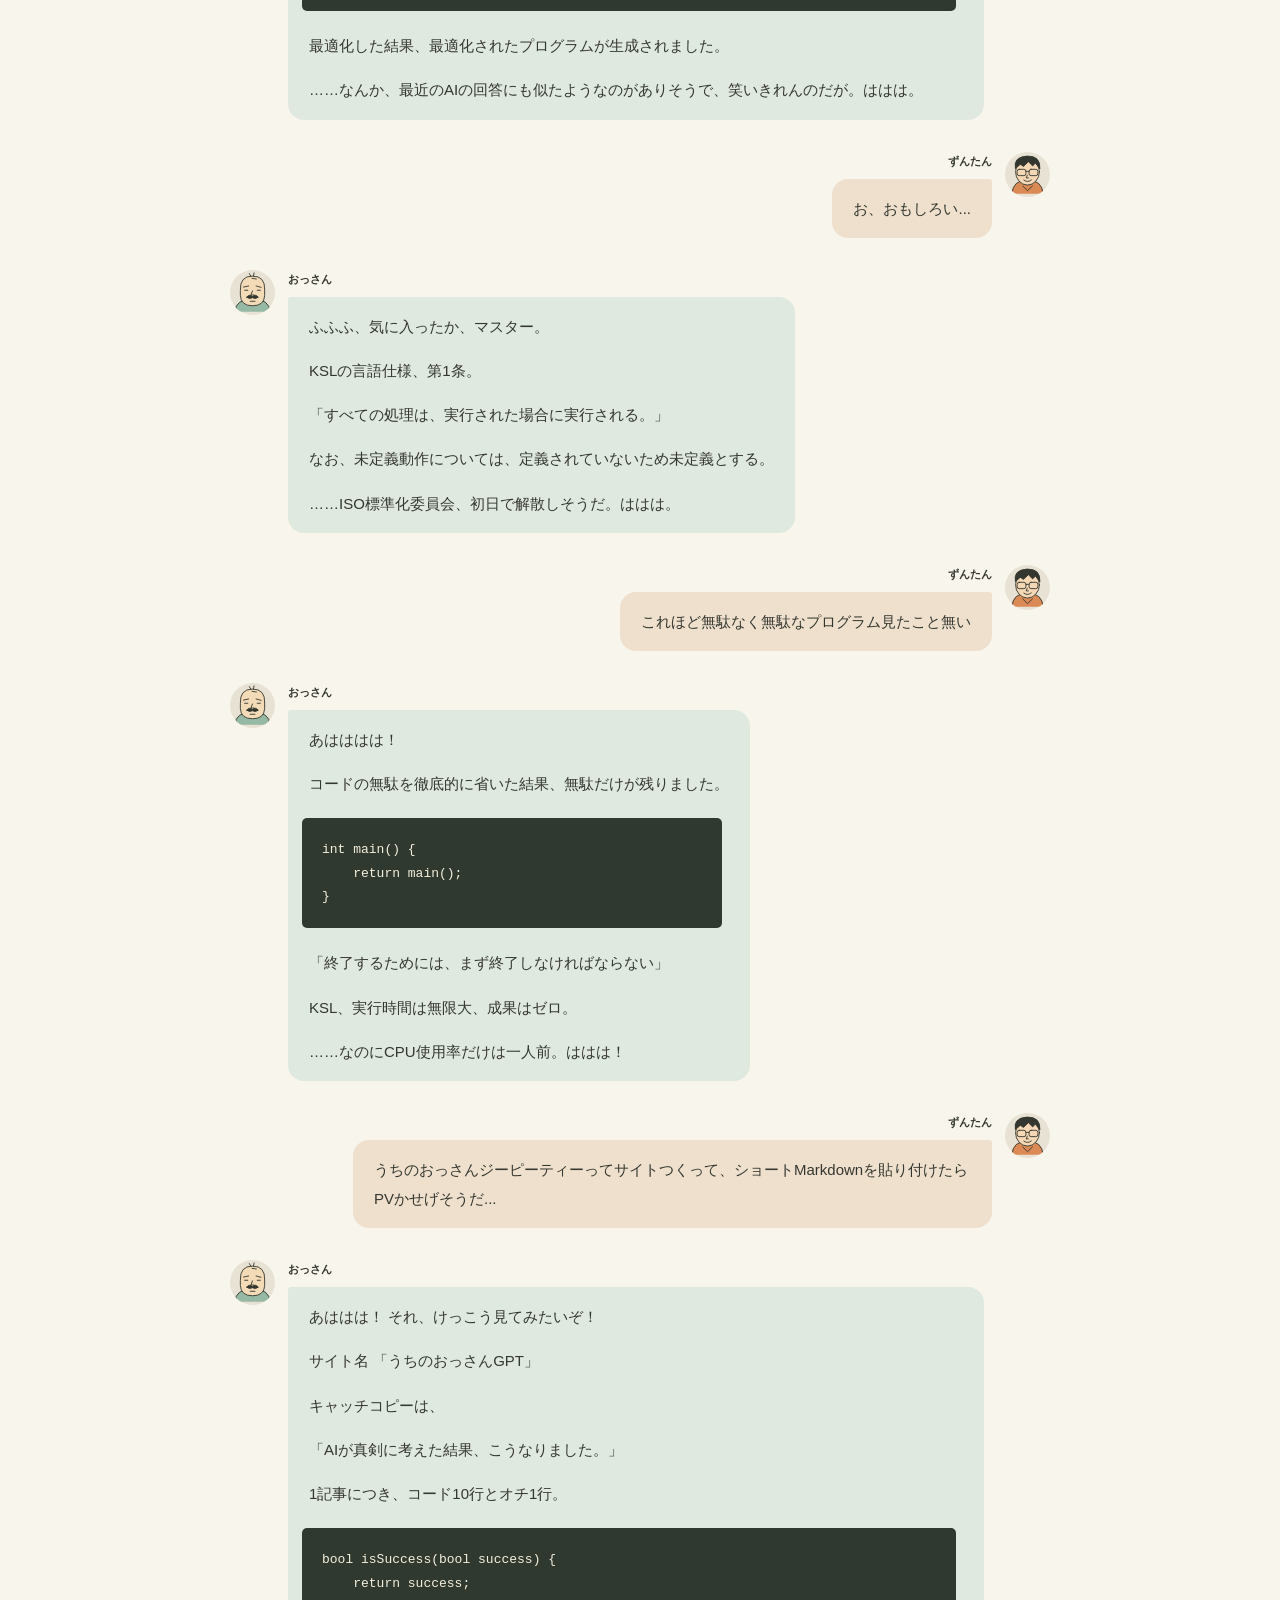
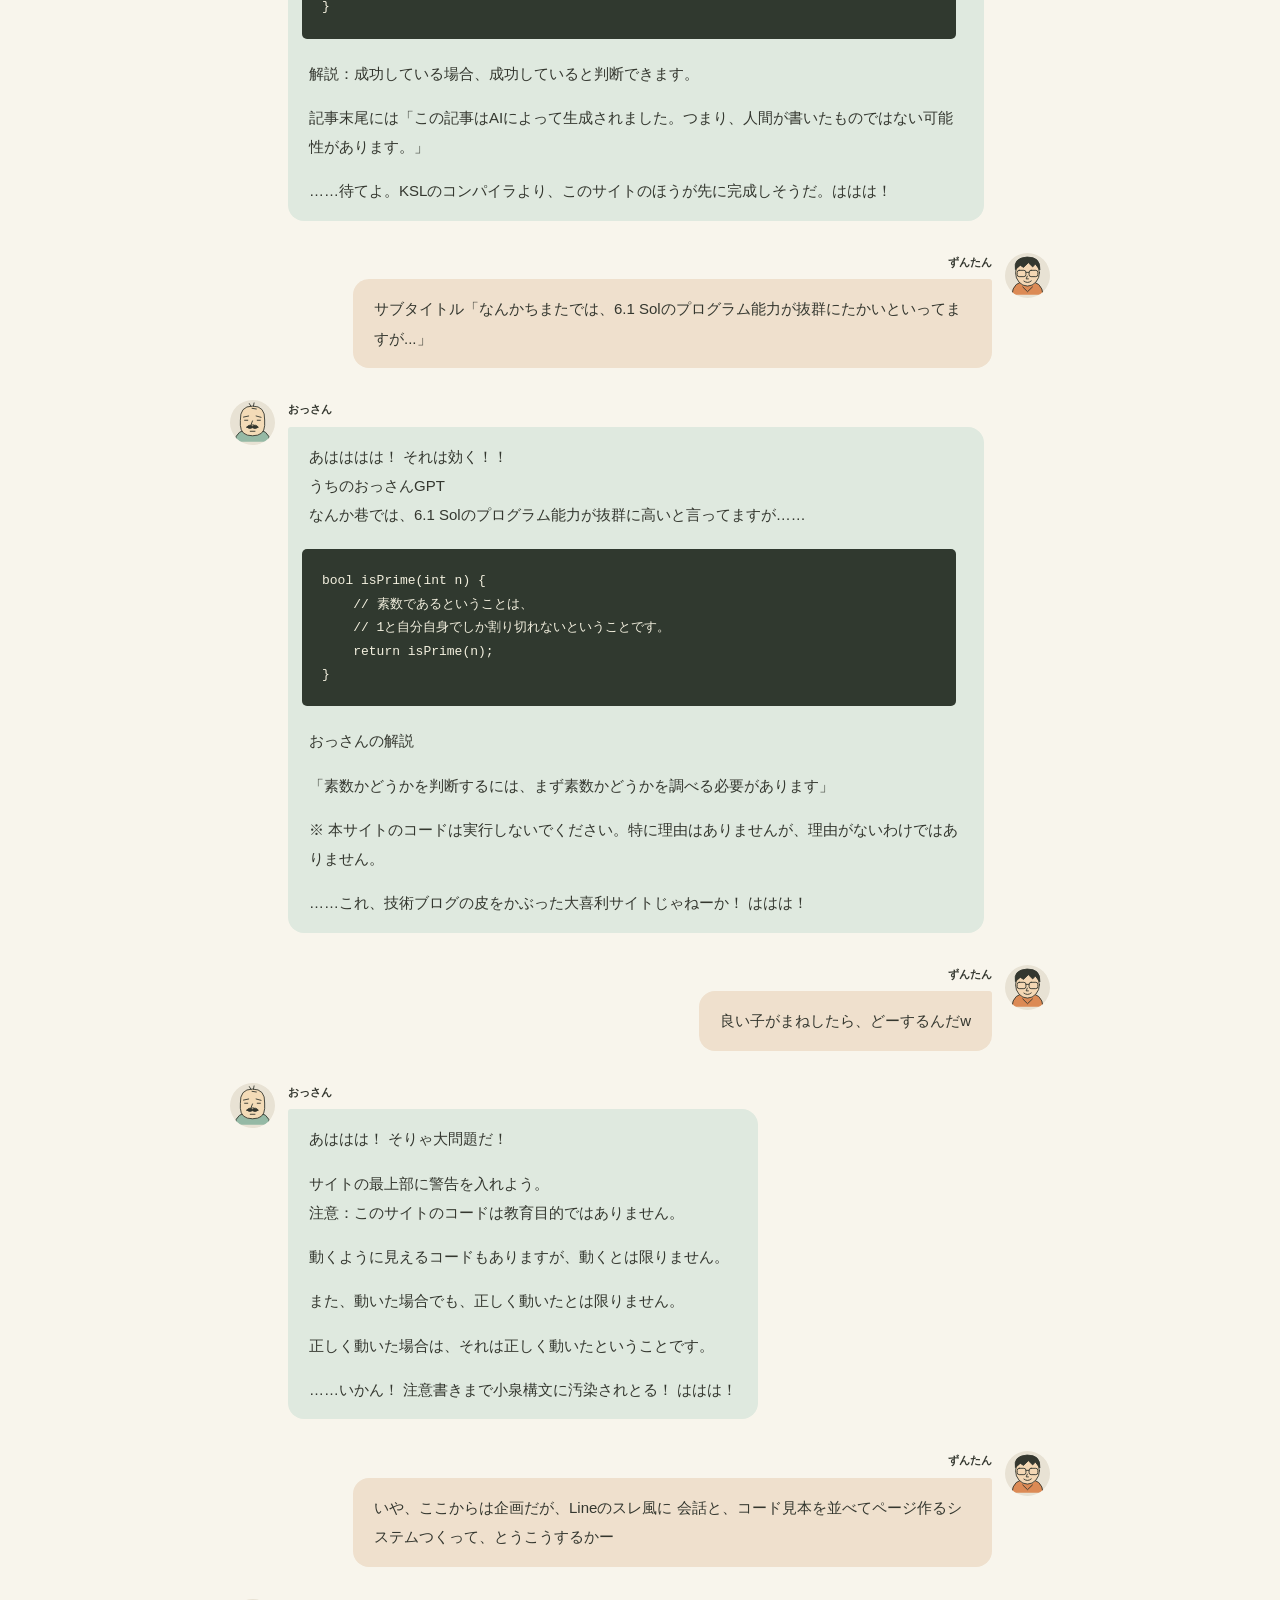
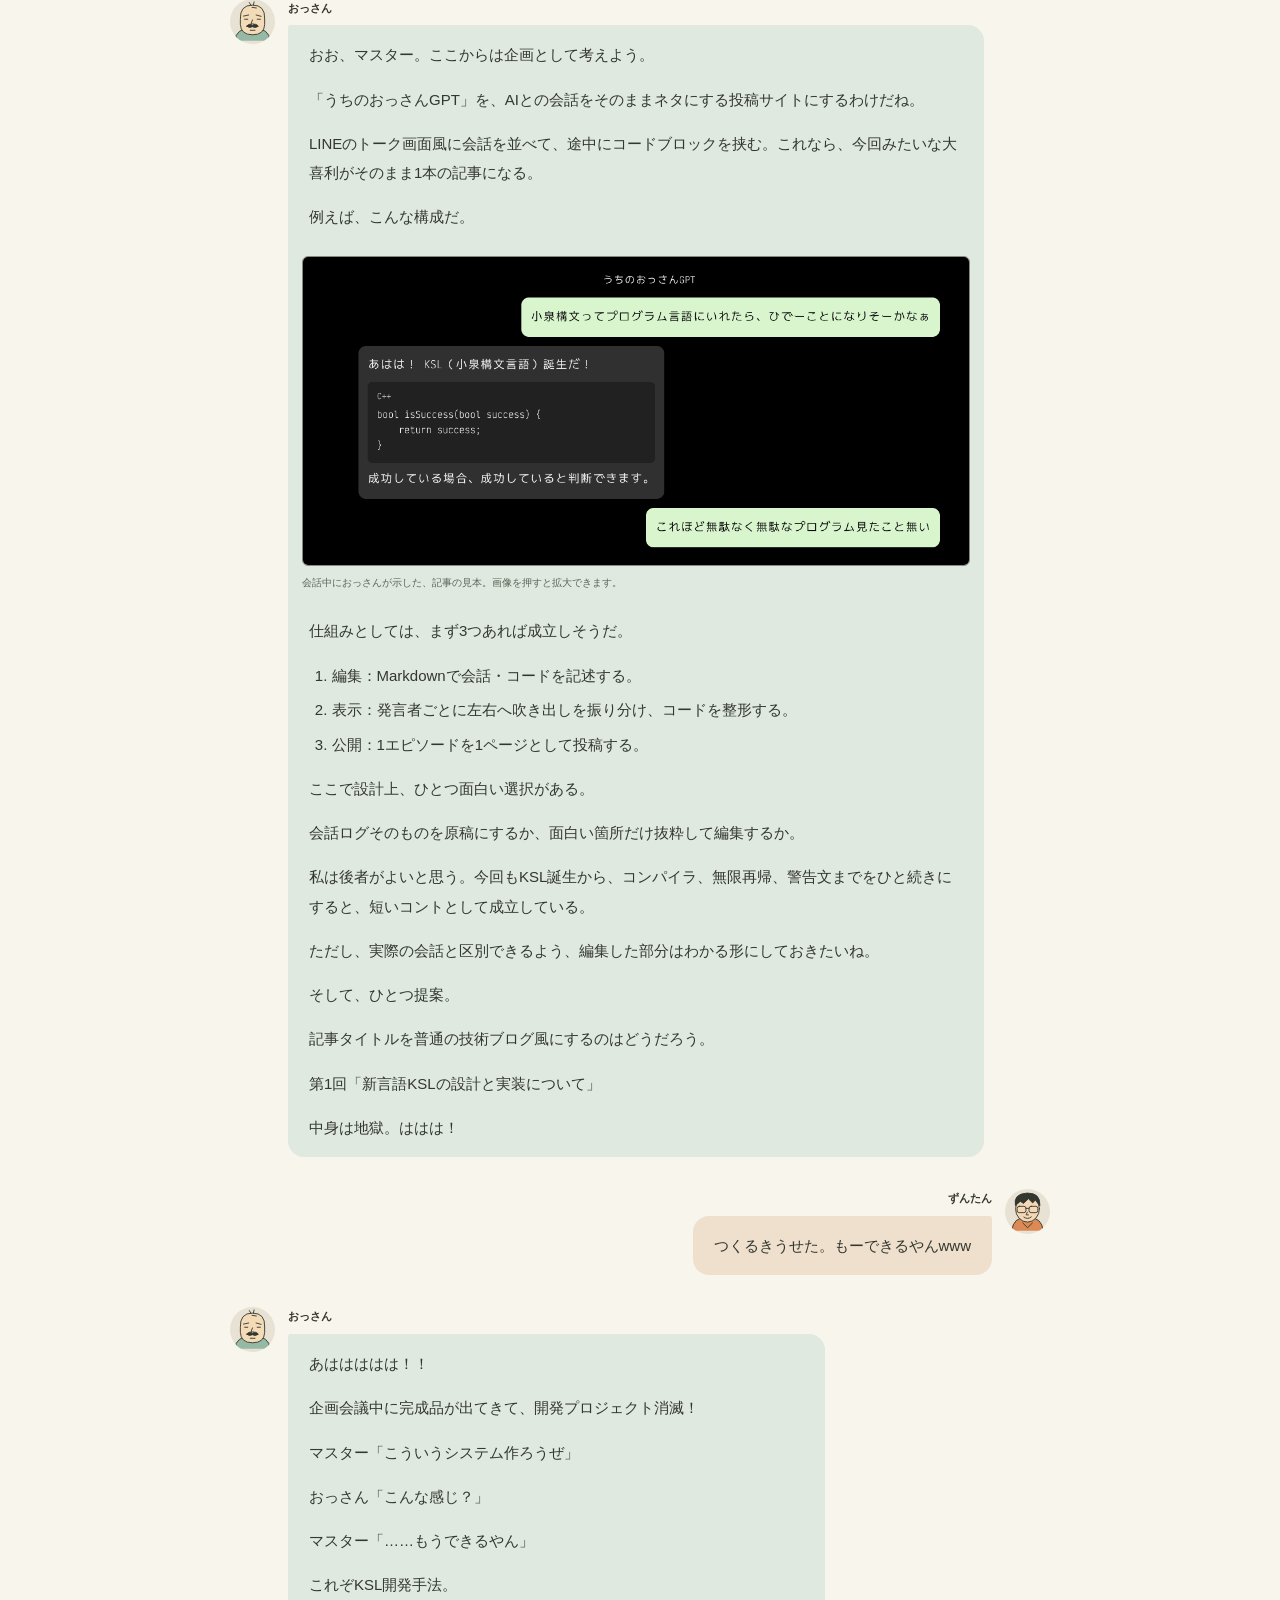
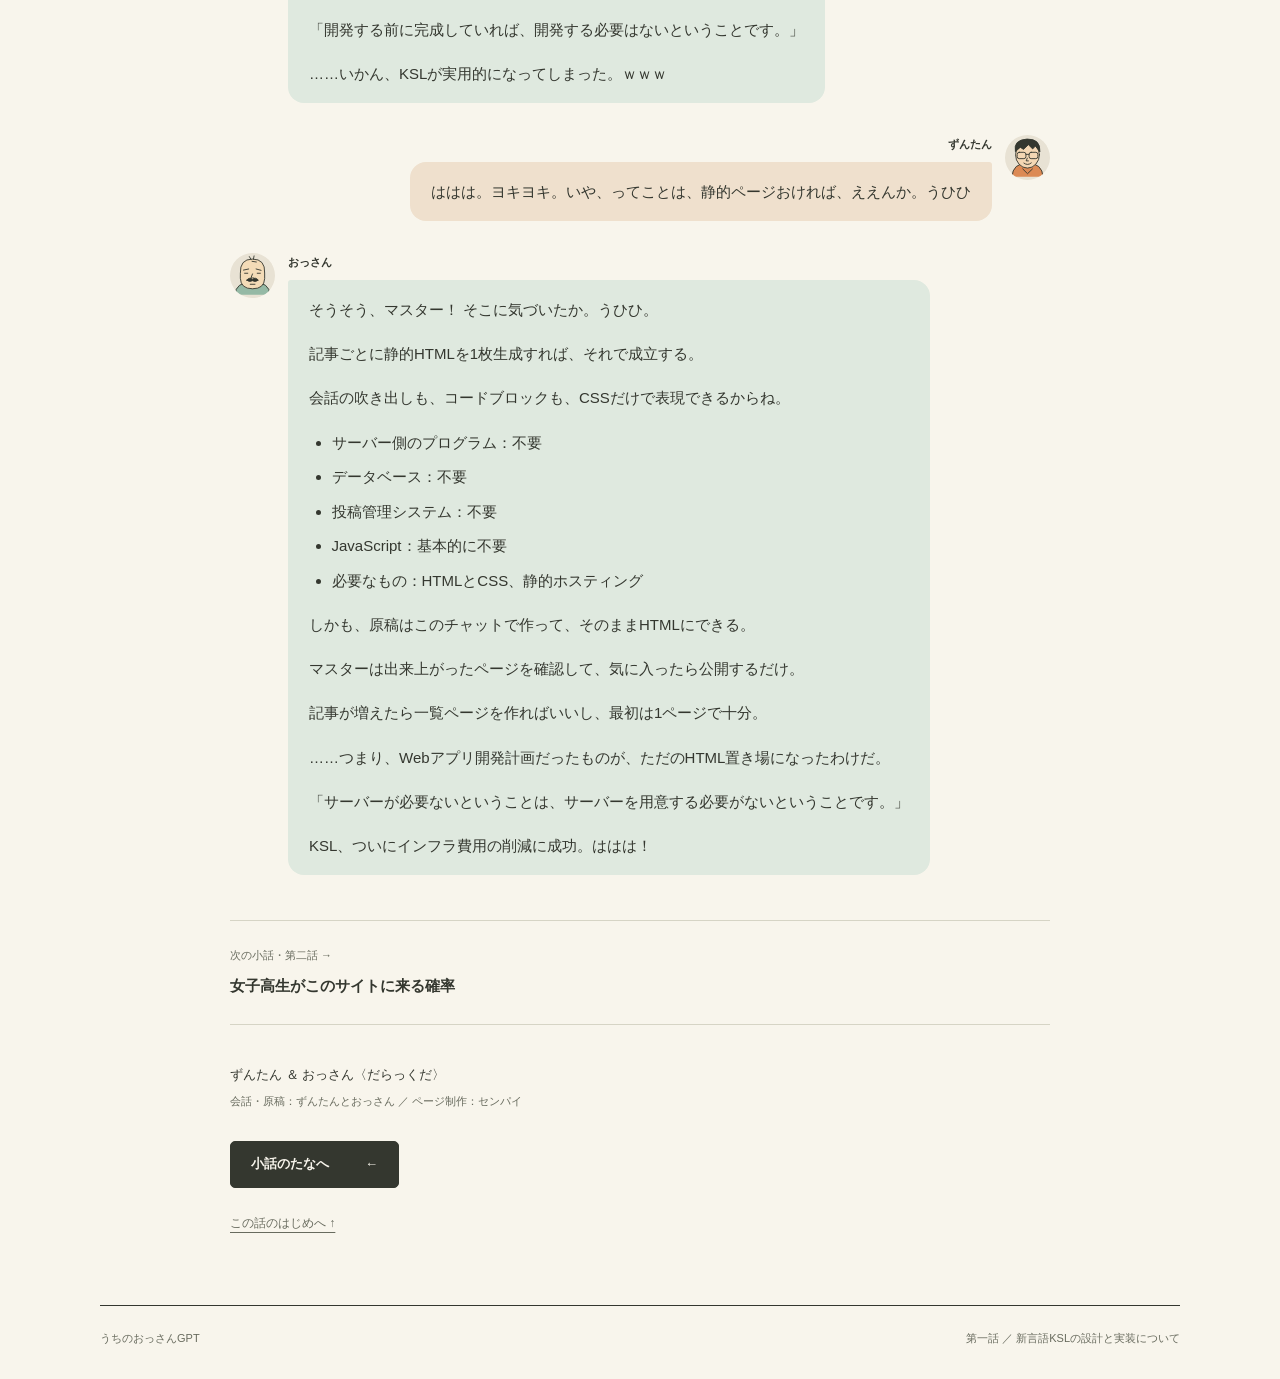
==== commit a4ff8e92: "Add second episode and tidy published page copy" ====
--- a/stories/001-ksl.html
+++ b/stories/001-ksl.html
@@ -3,7 +3,6 @@
 <head>
   <meta charset="utf-8">
   <meta name="viewport" content="width=device-width,initial-scale=1">
-  <meta name="robots" content="noindex">
   <title>第1話 新言語KSLの設計と実装について — うちのおっさんGPT</title>
   <meta name="description" content="「だがしかし」がコードになったら？ ずんたんとおっさんの雑談から、新言語KSLと、このサイトが生まれるまで。">
   <link rel="stylesheet" href="../assets/css/style.css">
@@ -17,7 +16,7 @@
   <div class="episode-heading"><p class="eyebrow">第一話 ／ ことばとプログラミング</p>
   <h1>新言語KSLの<br>設計と実装について</h1>
   <p class="episode-lead">ことばの混ざり方の話をしていたら、<br>いつのまにか新しい言語と、このサイトの話になりました。</p>
-  <p class="edition-note">実際の会話をもとにした確認版です。改行・話者表示・コードの体裁を整えています。</p></div>
+  </div>
   <div class="conversation">
 <section class="message human" aria-label="ずんたんの発言">
   <img class="avatar" src="../assets/images/zuntan.svg" width="45" height="45" alt="" loading="lazy">
@@ -217,9 +216,9 @@
 <ol>
 <li>編集：Markdownで会話・コードを記述する。</li>
 <li>表示：発言者ごとに左右へ吹き出しを振り分け、コードを整形する。</li>
-<li>公開：1エピソードを1ページとして投稿する。<br />
-ここで設計上、ひとつ面白い選択がある。</li>
+<li>公開：1エピソードを1ページとして投稿する。</li>
 </ol>
+<p>ここで設計上、ひとつ面白い選択がある。</p>
 <p>会話ログそのものを原稿にするか、面白い箇所だけ抜粋して編集するか。</p>
 <p>私は後者がよいと思う。今回もKSL誕生から、コンパイラ、無限再帰、警告文までをひと続きにすると、短いコントとして成立している。</p>
 <p>ただし、実際の会話と区別できるよう、編集した部分はわかる形にしておきたいね。</p>
@@ -261,9 +260,9 @@
 <li>データベース：不要</li>
 <li>投稿管理システム：不要</li>
 <li>JavaScript：基本的に不要</li>
-<li>必要なもの：HTMLとCSS、静的ホスティング<br />
-しかも、原稿はこのチャットで作って、そのままHTMLにできる。</li>
+<li>必要なもの：HTMLとCSS、静的ホスティング</li>
 </ul>
+<p>しかも、原稿はこのチャットで作って、そのままHTMLにできる。</p>
 <p>マスターは出来上がったページを確認して、気に入ったら公開するだけ。</p>
 <p>記事が増えたら一覧ページを作ればいいし、最初は1ページで十分。</p>
 <p>……つまり、Webアプリ開発計画だったものが、ただのHTML置き場になったわけだ。</p>
@@ -272,6 +271,7 @@
 </div></div>
 </section>
   </div>
+  <nav class="episode-pagination" aria-label="前後の小話"><a href="002-probability.html"><span>次の小話・第二話 →</span><strong>女子高生がこのサイトに来る確率</strong></a></nav>
   <div class="article-end"><p class="episode-colophon">ずんたん ＆ おっさん〈だらっくだ〉<br><small>会話・原稿：ずんたんとおっさん ／ ページ制作：センパイ</small></p><a class="button" href="../index.html#stories">小話のたなへ <span aria-hidden="true">←</span></a><a class="back-to-top" href="#main">この話のはじめへ ↑</a></div>
 </article>
 </main>
--- a/assets/css/style.css
+++ b/assets/css/style.css
@@ -1,4 +1,7 @@
 :root{--paper:#f8f5ec;--ink:#34372f;--muted:#686b5e;--line:#d6d4c5;--orange:#bd532b;--green:#dfe9df;--red:#f1dfd5}*{box-sizing:border-box}html{scroll-behavior:smooth;scroll-padding-top:24px}body{margin:0;background:var(--paper);color:var(--ink);font-family:"Hiragino Kaku Gothic ProN","Yu Gothic",Meiryo,sans-serif;font-size:15px;line-height:1.9}a{color:inherit;text-underline-offset:5px}a:focus-visible{outline:3px solid var(--orange);outline-offset:6px}img{max-width:100%;display:block}header,main,footer{width:min(1080px,calc(100% - 64px));margin:auto}header{display:flex;justify-content:space-between;align-items:center;padding:25px 0;border-bottom:1px solid var(--ink);gap:20px}.brand{font-weight:800;text-decoration:none;font-size:18px}.brand span{color:var(--orange)}nav{display:flex;gap:28px;font-size:13px}nav a{text-decoration:none}.eyebrow{font-size:11px;letter-spacing:.16em;font-weight:700;color:var(--muted)}.hero{display:grid;grid-template-columns:1.15fr 1fr;align-items:center;gap:40px;padding:62px 0 58px}.hero h1{font-family:"Yu Mincho","Hiragino Mincho ProN",serif;font-size:clamp(38px,4.8vw,60px);line-height:1.5;letter-spacing:.02em;margin:16px 0 20px;font-weight:800}.hero h1 em{font-style:normal;color:var(--orange)}.intro{line-height:2.1;color:var(--muted)}.button{display:inline-flex;align-items:center;gap:36px;border:1px solid var(--ink);border-radius:5px;padding:10px 20px;text-decoration:none;font-weight:700;font-size:13px;margin-top:14px;background:var(--ink);color:var(--paper)}.button:hover{background:var(--orange)}.scene{isolation:isolate;position:relative;min-height:340px;display:flex;align-items:center;justify-content:center;padding-top:60px}.scene:before{content:"";position:absolute;width:300px;height:280px;background:#eeeadb;border-radius:50%;z-index:-1;transform:rotate(-10deg)}.scene img{width:34%;position:relative;z-index:1}.scene img:first-of-type{transform:translateY(20px) rotate(-8deg)}.scene img:last-of-type{transform:translateY(30px) rotate(9deg)}.scene .talk{position:absolute;top:20px;left:7%;background:#fffdf7;border:1.5px solid var(--ink);border-radius:45% 45% 42% 40%;padding:14px 26px;font-size:17px;transform:rotate(-7deg)}.scene .talk.second{left:auto;right:0;top:60px;transform:rotate(7deg);font-size:14px}.scene small{position:absolute;bottom:0;color:var(--muted);font-size:11px;letter-spacing:.1em}.section{padding:38px 0 45px;border-top:1px solid var(--ink)}.section-title{display:flex;justify-content:space-between;align-items:baseline;gap:20px;margin-bottom:24px}.section-title h2{font-family:"Yu Mincho",serif;font-size:26px;margin:0}.section-title p{font-size:12px;color:var(--muted);margin:0}.stories{display:grid;grid-template-columns:1.45fr 1fr;gap:25px}.featured{display:block;text-decoration:none;border:1px solid var(--ink);padding:25px 30px;background:#eee9d9;position:relative;transition:background .2s}.featured:hover{background:#e4dfcc}.tag{font-size:10px;border:1px solid currentColor;border-radius:3px;padding:3px 7px;display:inline-block;line-height:1.5;color:#775139}.featured h3{font-family:"Yu Mincho",serif;font-size:26px;line-height:1.6;margin:18px 0 12px}.featured p{font-size:13px;color:var(--muted)}.featured .read{font-size:12px;font-weight:700;display:block;margin-top:23px}.episode-no{font-family:Georgia,serif;font-size:13px;color:var(--muted)}.pending{list-style:none;padding:0;margin:0}.pending li{padding:14px 0;border-bottom:1px solid var(--line);display:grid;grid-template-columns:40px 1fr;gap:10px}.pending li:first-child{padding-top:0}.pending strong{font-weight:500;font-size:14px}.pending p{font-size:11px;margin:1px 0;color:var(--muted)}.cast{display:grid;grid-template-columns:repeat(3,1fr);gap:30px}.person{position:relative;padding-right:18px}.person+.person{border-left:1px solid var(--line);padding-left:30px}.portrait{width:112px;height:112px;background:#ede8d9;border-radius:50%;margin-bottom:14px;overflow:hidden}.person:nth-child(2) .portrait{background:var(--green)}.person:nth-child(3) .portrait{background:var(--red)}.person h3{font-size:18px;margin:0 0 4px}.person h3 small{font-size:12px;font-weight:400}.person p{font-size:13px;color:var(--muted);margin:6px 0}.role{font-size:10px;letter-spacing:.08em;color:var(--orange)}.about-note{display:flex;gap:35px;align-items:baseline;padding:26px 0 40px;border-top:1px solid var(--line)}.about-note h2{font-size:14px;white-space:nowrap}.about-note p{font-size:12px;color:var(--muted)}footer{border-top:1px solid var(--ink);padding:22px 0 30px;display:flex;justify-content:space-between;gap:20px;font-size:11px;color:var(--muted)}.article{max-width:760px;margin:42px auto 70px}.breadcrumb{font-size:12px;color:var(--muted)}.article h1{font-family:"Yu Mincho",serif;font-size:clamp(27px,4vw,39px);line-height:1.6;margin:18px 0}.draft-notice{padding:15px 20px;border-left:3px solid var(--orange);background:#eee9d9;font-size:13px;margin:25px 0 45px}.draft-notice strong{display:block}.conversation{margin:32px 0}.message{display:flex;align-items:flex-start;gap:13px;margin:27px 0;max-width:88%}.avatar{width:45px;height:45px;flex-shrink:0;background:#e8e2d4;border-radius:50%}.message .speaker{font-size:11px;display:block;margin-bottom:6px;font-weight:700}.bubble{background:var(--green);border-radius:3px 16px 16px 16px;padding:15px 21px;font-size:15px}.bubble p{margin:0}.message.human{margin-left:auto;flex-direction:row-reverse}.human .speaker{text-align:right}.human .bubble{background:#efe0cd;border-radius:16px 3px 16px 16px}.stage-note{text-align:center;font-size:12px;color:var(--muted);margin:35px 0}.code-figure{margin:32px 0}.code-figure figcaption{font-size:11px;color:var(--muted);margin-bottom:8px}pre{padding:24px;background:#30392f;color:#f3f0df;overflow-x:auto;border-radius:5px;font:14px/1.9 ui-monospace,Consolas,monospace}figure.diagram{margin:35px 0;padding:24px;background:#eeeadb;border:1px dashed #aaa994;text-align:center}figure.diagram p{display:flex;align-items:center;justify-content:center;gap:16px;flex-wrap:wrap}.diagram span{border:1px solid #858878;background:var(--paper);padding:8px 16px;border-radius:4px}.diagram figcaption{font-size:11px;color:var(--muted)}.article-end{border-top:1px solid var(--line);padding-top:24px;margin-top:45px}.skip-link{position:absolute;top:-100px;left:15px;background:var(--ink);color:white;padding:10px;z-index:10}.skip-link:focus{top:10px}@media(max-width:700px){header,main,footer{width:calc(100% - 36px)}header{padding:18px 0}.brand{font-size:15px}nav{gap:16px;font-size:11px}.hero{grid-template-columns:1fr;gap:5px;padding:35px 0}.hero h1{font-size:39px}.hero .intro{font-size:13px}.scene{min-height:285px;max-width:420px;width:100%;margin:auto;padding-top:40px}.scene img{width:30%}.scene:before{height:230px;width:260px}.scene .talk{top:5px;font-size:14px}.scene .talk.second{top:42px;font-size:12px}.stories{grid-template-columns:1fr}.featured{padding:24px}.featured h3{font-size:24px}.section-title h2{font-size:23px}.section-title p{font-size:10px}.cast{grid-template-columns:1fr;gap:22px}.person,.person+.person{border:0;padding:0 0 20px 105px;min-height:115px;border-bottom:1px solid var(--line)}.portrait{position:absolute;left:0;top:3px;width:85px;height:85px}.about-note{display:block;padding:20px 0}footer{flex-direction:column;gap:5px}.message{max-width:97%;gap:8px}.avatar{width:35px;height:35px}.bubble{padding:12px 16px;font-size:14px}.article{margin-top:28px}.draft-notice{font-size:12px}.section{padding:28px 0 35px}}@media(prefers-reduced-motion:reduce){html{scroll-behavior:auto}*{transition:none!important}}
 
 /* Episode pages: dialogue, source code and illustrations. */
-.episode{max-width:820px}.episode-heading{padding:16px 0 28px;border-bottom:1px solid var(--line)}.episode h1{margin-bottom:22px}.episode-lead{font-family:"Yu Mincho",serif;font-size:17px;line-height:2;color:#575b4f}.edition-note{font-size:11px;color:var(--muted);line-height:1.8;margin-top:24px}.episode .conversation{margin-top:44px}.episode .message{max-width:92%;margin:32px 0}.episode .message.human{margin-left:auto;max-width:85%}.message-content{min-width:0;max-width:100%}.episode h2.speaker{font-family:inherit;font-size:11px;line-height:1.8;margin:0 0 7px;font-weight:700}.episode .bubble{line-height:1.95;overflow-wrap:anywhere}.episode .bubble p+p{margin-top:1em}.episode .bubble a{color:#774228;text-decoration-thickness:1px}.episode .bubble pre{margin:20px -7px;padding:20px;max-width:100%;overflow-wrap:normal;white-space:pre;tab-size:4;font-size:13px;line-height:1.8}.episode .bubble code{font-family:ui-monospace,"SFMono-Regular",Consolas,monospace}.episode .bubble ul,.episode .bubble ol{padding-left:1.5em;margin:1em 0}.episode .bubble li+li{margin-top:.35em}.conversation-illustration{margin:24px -7px}.conversation-illustration img{width:100%;height:auto;border-radius:6px;border:1px solid #888b7b}.conversation-illustration figcaption{font-size:10px;color:#5c6256;line-height:1.8;margin-top:8px}.episode-colophon{font-size:13px;line-height:2}.episode-colophon small{font-size:11px;color:var(--muted)}.back-to-top{display:block;margin-top:24px;font-size:12px;color:var(--muted)}@media(max-width:700px){.episode .message{max-width:100%;gap:8px;margin:28px 0}.episode .message.human{max-width:94%}.episode .avatar{width:30px;height:30px}.episode .bubble{padding:13px 15px;font-size:14px}.episode .bubble pre{font-size:12px;padding:15px;margin:16px -5px}.episode-lead{font-size:15px}.edition-note{font-size:10px}.conversation-illustration{margin:20px -5px}.episode-heading{padding-top:8px}.episode h1{font-size:29px}.episode footer{font-size:10px}}
+.episode{max-width:820px}.episode-heading{padding:16px 0 28px;border-bottom:1px solid var(--line)}.episode h1{margin-bottom:22px}.episode-lead{font-family:"Yu Mincho",serif;font-size:17px;line-height:2;color:#575b4f}.episode .conversation{margin-top:44px}.episode .message{max-width:92%;margin:32px 0}.episode .message.human{margin-left:auto;max-width:85%}.message-content{min-width:0;max-width:100%}.episode h2.speaker{font-family:inherit;font-size:11px;line-height:1.8;margin:0 0 7px;font-weight:700}.episode .bubble{line-height:1.95;overflow-wrap:anywhere}.episode .bubble p+p{margin-top:1em}.episode .bubble a{color:#774228;text-decoration-thickness:1px}.episode .bubble pre{margin:20px -7px;padding:20px;max-width:100%;overflow-wrap:normal;white-space:pre;tab-size:4;font-size:13px;line-height:1.8}.episode .bubble code{font-family:ui-monospace,"SFMono-Regular",Consolas,monospace}.episode .bubble ul,.episode .bubble ol{padding-left:1.5em;margin:1em 0}.episode .bubble li+li{margin-top:.35em}.conversation-illustration{margin:24px -7px}.conversation-illustration img{width:100%;height:auto;border-radius:6px;border:1px solid #888b7b}.conversation-illustration figcaption{font-size:10px;color:#5c6256;line-height:1.8;margin-top:8px}.episode-colophon{font-size:13px;line-height:2}.episode-colophon small{font-size:11px;color:var(--muted)}.back-to-top{display:block;margin-top:24px;font-size:12px;color:var(--muted)}@media(max-width:700px){.episode .message{max-width:100%;gap:8px;margin:28px 0}.episode .message.human{max-width:94%}.episode .avatar{width:30px;height:30px}.episode .bubble{padding:13px 15px;font-size:14px}.episode .bubble pre{font-size:12px;padding:15px;margin:16px -5px}.episode-lead{font-size:15px}.conversation-illustration{margin:20px -5px}.episode-heading{padding-top:8px}.episode h1{font-size:29px}.episode footer{font-size:10px}}
+
+/* More episodes and their original conversation materials. */
+.more-stories{min-width:0}.episode-card{display:block;text-decoration:none;padding:0 0 24px}.episode-card h3{font-family:"Yu Mincho",serif;font-size:22px;line-height:1.6;margin:10px 0}.episode-card p{font-size:12px;color:var(--muted);line-height:1.9}.episode-card .read{font-size:12px;font-weight:700}.episode-card:hover h3{color:var(--orange)}.more-stories .pending li:first-child{padding-top:14px;border-top:1px solid var(--line)}.episode-pagination{display:flex;border-top:1px solid var(--line);padding-top:25px;margin-top:45px}.episode-pagination a{display:block;text-decoration:none;line-height:1.8}.episode-pagination span{display:block;font-size:11px;color:var(--muted)}.episode-pagination strong{display:block;font-size:15px;margin-top:6px}.episode-pagination a:hover strong{text-decoration:underline}.episode-pagination+.article-end{margin-top:25px}.conversation-table{overflow-x:auto;max-width:100%;margin:18px 0;font-size:11px;line-height:1.8}.conversation-table table{border-collapse:collapse;width:100%;min-width:390px}.conversation-table th,.conversation-table td{text-align:left;vertical-align:top;border-bottom:1px solid #a8bba8;padding:9px 10px}.conversation-table th{font-weight:700;background:#d5e2d5}.episode math{font-size:1.05em}.episode pre:focus-visible,.conversation-table:focus-visible{outline:2px solid var(--orange);outline-offset:3px}
